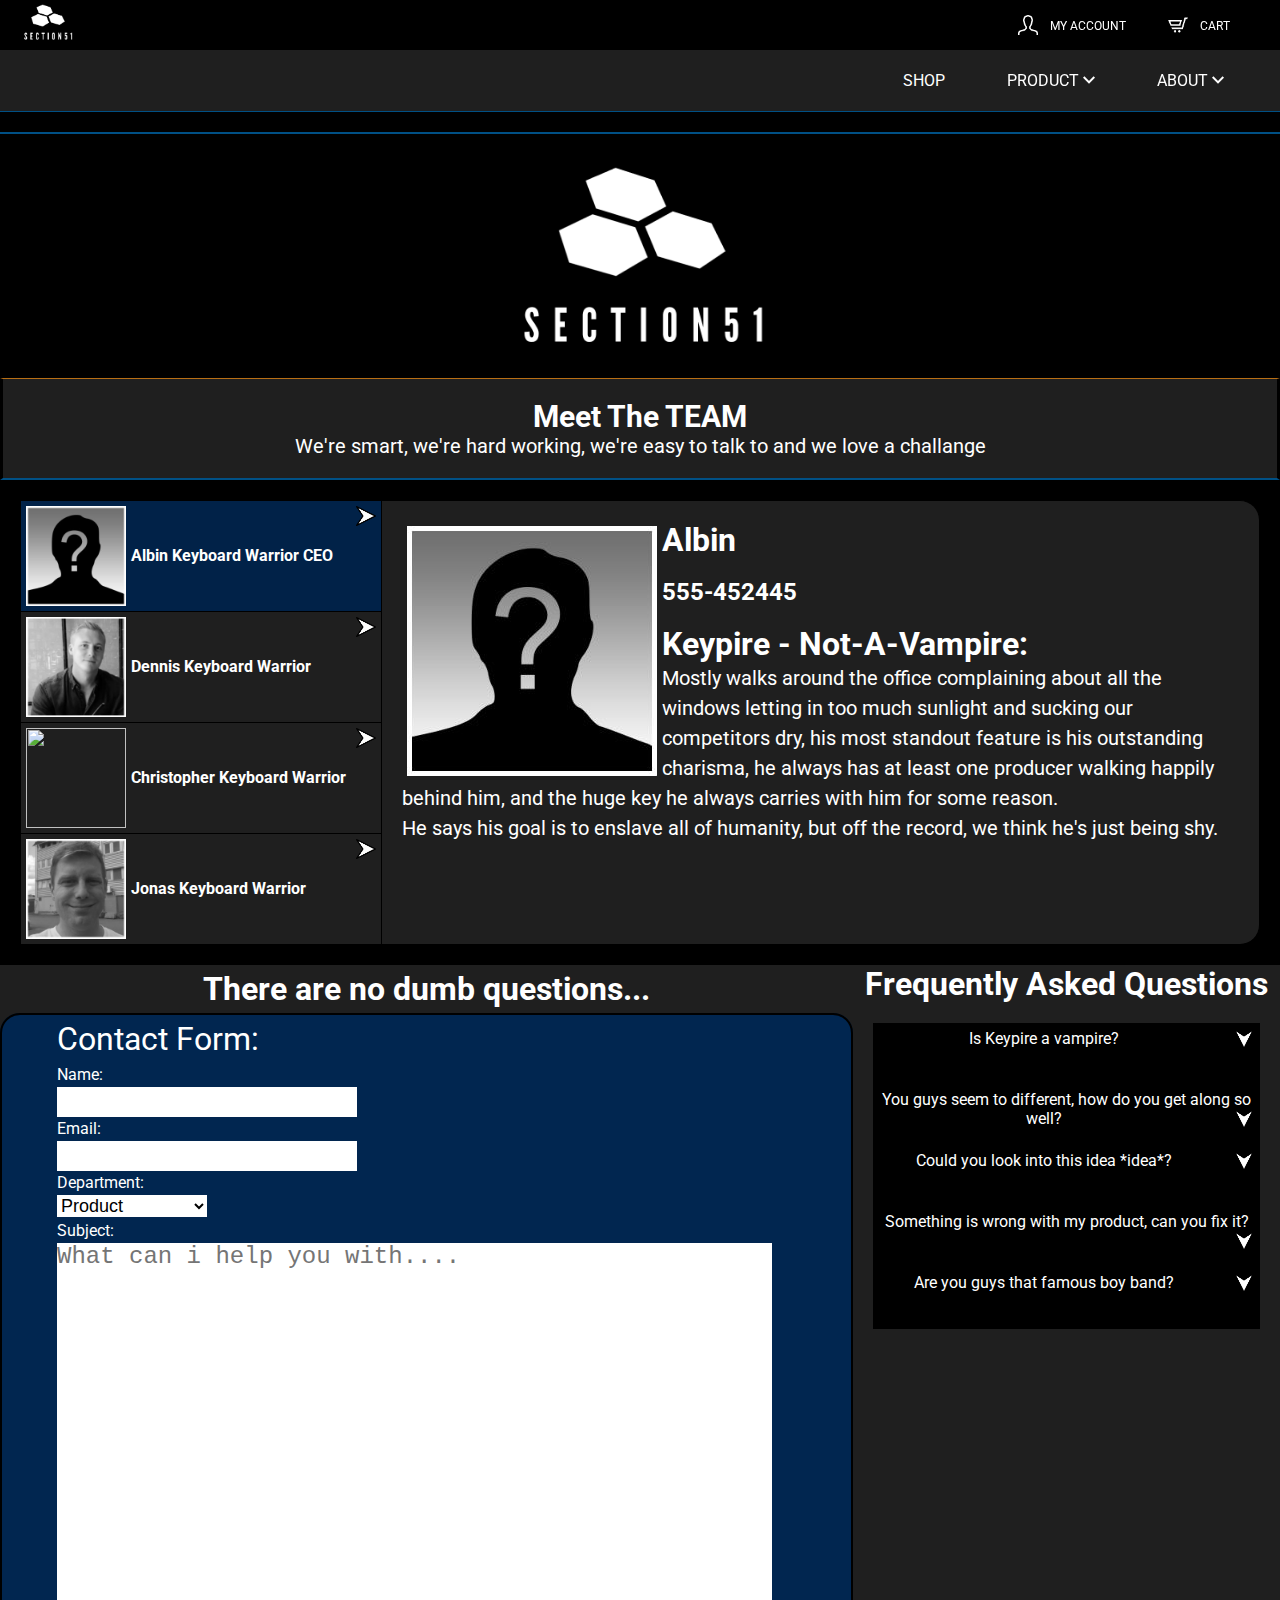
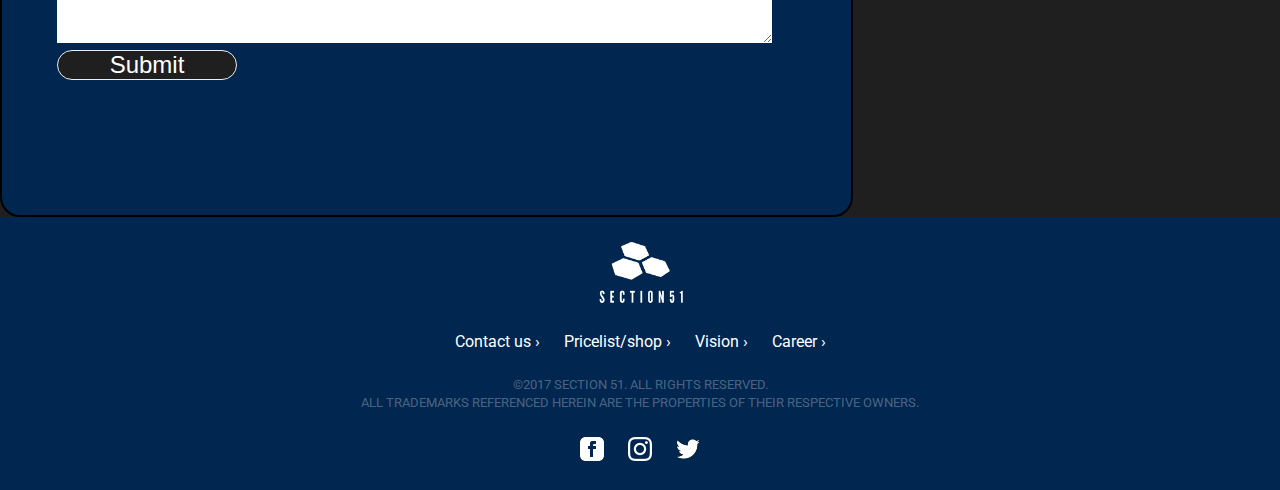
==== about.html @ 9dab4db3 "Merge pull request #17 from Dempaman/jonas" ====
<!DOCTYPE html>
<html>
<head>
	<meta charset="utf-8">
	<meta name="viewport" content="width=device-width">
	<meta name="description" content="">
	<meta name="keywords" content="">
	<meta name="author" content="Team Section">
	<title>SECTION 51 - About US</title>
	<link rel="stylesheet" type="text/css" href="./css/about.css">
	<link rel="stylesheet" type="text/css" href="./css/headstyle.css">
	<link rel="stylesheet" type="text/css" href="./css/footer.css">
	<link rel="stylesheet" href="./css/cstyle.css">
	<link href="https://fonts.googleapis.com/css?family=Roboto" rel="stylesheet">


</head>
<body>
  <!-- Nav and header -->
  <header>
    <div class="head-container">
      <div class="head-wrapper">

        <ul class="left-header">
          <li>
            <a class="home-link" href="#">
              <!--home button -->
              <img  src="img/logowhite.png">
            </a>

          </li>
        </ul>
        <ul class="right-header">
          <li>
            <a class="account-link" href="index.html">
              <!--user button -->
              <img class="headerIcons" src="img/userwhite.png">
              <span class="a-text">My account</span>
            </a>
          </li>
          <li>
            <a class="account-link" href="#">
              <!--shopping cart button -->
              <img class="headerIcons" src="img/cartwhite.png">
              <span class="a-text">cart</span>
            </a>
          </li>
        </ul>
      </div>
    </div>

  </header>

  <nav>
    <div>
      <ul class="navigation">
        <li>shop</li>
        <li>
          <div tabindex="0" class="onclick-menu-product">
            <ul class="onclick-menu-content">
             <a href="iproduct.html"> <li>The<span style="color:#1F1F1F;">_</span>ARK</li></a>
						 <a href="nproduct.html"><li>Diver</li></a>
						 <a href="aproduct.html"><li>Ascend</li></a>
            </ul>
          </div>
        </li>
        <li>
          <div tabindex="0" class="onclick-menu">
            <ul class="onclick-menu-content">
             <a href="about.html#direct-contact"> <li>contact</li></a>
              <a href="company.html"><li>Vision</li></a>
              <a href="about.html"><li>staff</li></a>
            </ul>
          </div>
        </li>
      </ul>
    </div>
  </nav>
  <!-- Nav and header END -->



  <!-- Main -->

		<section class="fullrescontainer">
				<div class="logocontainer">
				<div class="Pimage">
                <img src="img/logowhite.png" alt="Company image">
            </div>
        </div>
			<div class="staff-header">
                <h2>Meet The TEAM</h2>
                <p class="teambox">We're smart, we're hard working, we're easy to talk to and we love a challange</p>
            </div>
			<ul class="tabs">
				<li><input type="radio" name="tabs" id="tab1" checked="checked"><label for="tab1"><img src="img/an.jpg" class="picture"><span class="textposition">Albin Keyboard Warrior CEO</span><img src="img/arrowright.png" class="arrowimg2"><img src="img/arrowdown-filled.png" class="arrowdownmobile"> </label>
					<div class="tab-content">
						<img src="img/an.jpg" class="picture2"><h1>Albin</h1><br><h2>555-452445</h2><br><h1>Keypire - Not-A-Vampire:</h1><p class="mediumfont">
						Mostly walks around the office complaining about all the windows letting in too much sunlight and sucking our competitors dry, his most standout feature is his outstanding charisma, he always has at least one producer walking happily behind him, and the huge key he always carries with him for some reason.<br>
						He says his goal is to enslave all of humanity, but off the record, we think he's just being shy.
						</p>

					</div>
				</li>
				<li><input type="radio" name="tabs" id="tab2"><label for="tab2"><img src="img/Dennis.jpg" class="picture"><span class="textposition">Dennis Keyboard Warrior</span><img src="img/arrowright.png" class="arrowimg2"><img src="img/arrowdown-filled.png" class="arrowdownmobile"></label>
					<div class="tab-content">
						<img src="img/Dennis.jpg" class="picture2"><h1>Dennis</h1><br><h2>555-452445</h2><br><h1>Hsa - Ketchup:</h1><p class="mediumfont">
						A man who always shines like a sun with others around (Much to the display of Keypire), he's very positive and brings the whole team up whenever things are going slow. A conversational genius and always takes care of our presentations, he's the face of the company, and he never goes without his signature backwards-facing cap. Sometimes he does this weird hand-shuffle dance when he thinks nobody is around and says "hey" a lot, he thinks nobody knows. <br>
						His goal is the to be the very best, like noone ever was.
						</p>
					</div>
				</li>
				<li><input type="radio" name="tabs" id="tab3"><label for="tab3"><img src="img/chris.jpg" class="picture"><span class="textposition">Christopher Keyboard Warrior</span><img src="img/arrowright.png" class="arrowimg2"><img src="img/arrowdown-filled.png" class="arrowdownmobile"></label>
					<div class="tab-content">
						<img src="img/chris.jpg" class="picture2"><h1>Christopher</h1><br><h2>555-452445</h2><br><h1>Ku Kulän - Something:</h1><p class="mediumfont">
						Our chief writer who writes all the articles posted on our site as well as our patch notes, he's a casual individual who takes everything in a stride. He swears that he always comes on time, no matter what, but somehow he arrives just a few minutes late every time, even if we walk with him to work an hour early, we have no idea how he does it. He also has never even once won a coin flip, so he's become really good at cleaning and fetching juice. We often question his liking to blue tights and red pens, but it's become a bit of an inside joke at this point.<br>
						His goal is to just have a good time and visit ireland at some point with his teacher.
						</p>

					</div>
				</li>
				<li><input type="radio" name="tabs" id="tab4"><label for="tab4"><img src="img/jonas.jpg" class="picture"><span class="textposition">Jonas Keyboard Warrior</span><img src="img/arrowright.png" class="arrowimg2"><img src="img/arrowdown-filled.png" class="arrowdownmobile"></label>
					<div class="tab-content">
						<img src="img/jonas.jpg" class="picture2"><h1>Jonas</h1><br><h2>555-452445</h2><br><h1>Something - Something:</h1><p class="mediumfont">
						He's our tech-specialist and handles the research going into the actual hardware of our products. He practically eats keyboards for breakfast! No, really, he eats keyboard-key cereal with milk every morning, "It's a good source of iron and contains natural salt" he says. He's a friendly soul who helps out whenever we need some extra information about the keyboards and is the first to come up with new designs.<br>
						His dream is to build a house made completely out of keyboards and to go on a trip to germany with his family.
						</p>

					</div>
				</li>


			</ul>
		</section>


		<section class="fullrescontainer2">
			<div class="contactwrap">
				<h1>There are no dumb questions...</h1>
				<form>
					<fieldset>
						<a name="direct-contact"><legend>Contact Form:</legend></a>
						<label for="name">Name: </label><br><input type="text" id="name" /><br>
						<label for="email">Email: </label><br><input type="text" id="email" /><br>
						<label for="department">Department: </label><br>
						<select>
							<option value="Product">Product</option>
							<option value="Sales">Sales</option>
							<option value="Economy">Economy</option>
							<option value="Technical">Technical</option>
						</select><br>
						<label for="subject">Subject:</label><br><textarea id="subject" name="subject" placeholder="What can i help you with...." style="height:50%; width: 90%; text-align: left;"></textarea><br>
						<input type="submit" value="Submit" id="submit" />
					</fieldset>
				</form>
			</div>

			<div class="faqwrap">
				<h1>Frequently Asked Questions</h1>
				<ul class="faqs">
					<li><input type="checkbox" name="faqs" id="faq1"><label for="faq1">Is Keypire a vampire?<img src="img/faqarrowdown.png" class="arrowimg"> </label>
						<div class="faq-content">
						I don't know why we get this question that much, what makes people think that? Anyway, he's not.
						</p>

					</div>
				</li>
				<li><input type="checkbox" name="faqs" id="faq2"><label for="faq2">You guys seem to different, how do you get along so well? <img src="img/faqarrowdown.png" class="arrowimg"></label>
					<div class="faq-content">
						Pain, sweat and tears. No, I'm just kidding, we just kind of complement eachother. Something one person can't do another can, and we all share interests in keyboards and new tech, so it works out.
						</p>
					</div>
				</li>
				<li>
					<input type="checkbox" name="faqs" id="faq3"><label for="faq3">Could you look into this idea *idea*? <img src="img/faqarrowdown.png" class="arrowimg"></label>
					<div class="faq-content">
						Absolutely, send them our way, we'll look into it and see what we can do with it, no guarantees though.
						</p>
					</div>
				</li>
				<li><input type="checkbox" name="faqs" id="faq4"><label for="faq4">Something is wrong with my product, can you fix it?<img src="img/faqarrowdown.png" class="arrowimg"></label>
					<div class="faq-content">
						Of course! Send a message with your product number and a description of your problem and we'll get back to you as soon as possible
						</p>
					</div>
				</li>
				<li><input type="checkbox" name="faqs" id="faq5"><label for="faq5">Are you guys that famous boy band?<img src="img/faqarrowdown.png" class="arrowimg"></label>
					<div class="faq-content">
						... No, I'm afraid we're not. We'll take it as a compliment though.
						</p>
					</div>
				</li>
			</ul>
			</div>
			</section>
  <!-- Footer start -->
  <footer class="footerBox">
    <div class="logoContainer">
      <a href="#" class="logofoot">
        <img src="img/logowhite.png">
      </a>
    </div>

    <div class="containerfoot">
      <ul class="footerlinks">
        <li><a href="about.html#direct-contact">Contact us</a></li>
        <li><a href="#">Pricelist/shop</a></li>
        <li><a href="company.html">Vision</a></li>
        <li><a href="#">Career</a></li>
      </ul>
    </div>

    <div class="containerfootcopy">
      <div class="footer-copyright">©2017 SECTION 51. ALL RIGHTS RESERVED.
      </div>
    </div>

    <div class="containerfootcopy">
      <div class="footer-trademark">All trademarks referenced herein are the properties of their respective owners.
      </div>
    </div>

    <div class="containerfoot">
      <ul class="footerlinks">
        <li><a href="https://www.facebook.com/razer/" target="_blank"><img src="img\facebook.png" ></a></li>
        <li><a href="https://www.instagram.com/steelseries/" target="_blank"><img src="img\insta.png"></a></li>
        <li><a href="https://twitter.com/Logitech" target="_blank"><img src="img\twitter.png"></a></li>
      </ul>
    </div>
  </footer>

  <!-- Footer start END... -->


</body>
</html>
---- css/about.css ----
/* Contactform */
body {
	font-family: 'Roboto';
}
fieldset {
	border: 2px solid black;
	padding-left: 55px;
	color:#ffffff;
	border-radius: 20px;
	background-color: #012650;
	height: 800px;
}
fieldset legend {
	font-size: 200%;
}
input[type="text"], textarea, select {
	background-color: #ffffff;
}

input {
	height: 30px;
	width: 300px;
	font-size:24px;
}
fieldset ~ input, fieldset ~ textarea {
	border-bottom: 1px dotted #dcdcdc;
	border-top: none;
	border-right: none;
	border-left: none;
	padding: 5px;
	width: 70%;

}
textarea {
	font-size:24px;
}

fieldset input#submit {
	color: #ffffff;
	background-color: #1F1F1F;
	width: 180px;
	color: #fff;
	border: 1px solid #eee;
	border-radius: 20px;
	text-shadow:none;
	
}

fieldset input#submit:hover {
	background: #016ABC;
	color: #fff;
	border: 1px solid #eee;
	border-radius: 20px;
	text-shadow:none;
}

select {
	font-size: large;
	width: 150px;
	font-weight: normal;
	}
/* wrappers */
.contactwrap {
	width:100%;
	float:left;
	fontsize: 20px;
	line-height: 1.5;
	background-color: #1F1F1F;
}
.faqwrap {
	width: 50%;
	min-width: 400px;
	float:left;
	font-size: 16px;
	background-color: #1F1F1F;
}
.faqwrap h1, .contactwrap h1 {
	text-align: center;
	color: #ffffff;
}
.fullrescontainer {
	margin: 0;
	overflow: hidden;
	background-color: black;
}
.fullrescontainer2 {
	margin: 0;	
	overflow: hidden;
	background-color: #ffffff;
	display: flex;
	flex-direction: row;
}
/* Tabs for us */
.tabs {
	list-style-type: none;
	padding: 0;
	margin: 20px;
	position: relative;
}
.tabs:after {
	content: "";
	clear: both;
	display: block;
}
.tabs .tab-content{
	display: none;
	position: absolute;
	padding: 20px;
	border: 1px solid black;
	color: white;
	background-color: rgba(31,31,31,1)
}
.tabs li label:hover {
	background-color: rgba(1,38,80,0.9);
	color: #ffffff;
	transition: .3s ease;
}
.tabs li > input {
	display: none;
}
.tabs li > label {
	display: inline-block;
	border: 1px solid black;
	height: 100px;
	width: 350px;
	padding:5px 5px 5px 5px;
	margin: auto;
	cursor: pointer;
	border-bottom-width: 0;
	color: #ffffff;
	background-color: rgba(31,31,31,1);
}
.tabs li > input:checked + label {
	background-color: rgba(1,38,80,0.9);
}
.tabs li > input:checked ~ .tab-content {
	display: inline-block;
	top:0;
	bottom: 0;
	border-radius: 0px 20px 20px 0px;
	border-left-width: 0;
}
.tabs li:last-child > label {
	border-bottom-width: 1px;
}
.tabs > img {
	height: 100%;
	width: 100%;
}
.picture {
	height: 100px;
	width: 100px;
	float:left;
}
.picture2 {
	height: 250px;
	width: 250px;
	float:left;
	margin: 5px;
}

.textposition {
	line-height: 100px;
	font-weight: bold;
	margin-left: 5px;
}
.mediumfont {
	font-size:20px;
	line-height: 1.5;
}
/* FAQ tabs vertical */
.faqs {
	list-style-type: none;
	padding: 0;
	margin: 20px;
	position: relative;
	text-align: center;
	vertical-align: middle;
}
.faqs:after {
	content: "";
	clear: both;
	display: block;
	height: 300px;
}
.faqs .faq-content{
	display: none;
	color: white;
	padding: 20px;
	border: 1px solid black;
	background-color: rgba(1,38,80,0.8)
}
.faqs li > input {
	display: none;
}
.faqs li > label {
	display: block;
	border: 1px solid black;
	color: #ffffff;
	height: 50px;
	padding:5px 5px 5px 5px;
	margin: auto;
	cursor: pointer;
	border-bottom-width: 0;
	background-color: rgba(0, 0, 0, 1);
}

.faqs li label:hover {
	background-color: rgba(1,38,80,0.9);
	color: #ffffff;
	transition: .3s ease;
}
.faqs li:last-child > label {
	border-bottom-width: 1px;
}
.faqs li > input:checked + label {
	background-color: rgba(0, 0, 0,1);
	color: #ffffff;
}
.faqs li > input:checked ~ .faq-content {
	display: block;
}
.staff-header{
	display: block;
	color: white;
	margin-top:20px;
	margin-bottom: 20px;
	padding: 20px;
	border: solid black;
	border-top-width: 30px;
	border-bottom-width: 30px;
	background-color: rgba(31,31,31,1);
	font-size: 20px;
	text-align: center;
	border-bottom: solid 2px #005085;
	border-top: 1.5px solid #B86F15;
}
.arrowimg{
	display: inline-block;
	vertical-align: middle;
	margin-left: 25px;
	height: 20px;
	width: 20px;
	float:right;
}
.arrowimg2{
	bottom: :0;
	right: 0;
	float:right;
	height: 20px;
	width: 20px;
}
.arrowdownmobile {
	display: none;
}
.logocontainer{
	border-top: solid 2px #005085;
 	margin-bottom: 20px;
  	text-align: center;
  	margin-top: 20px;
 }
@media all and (max-width: 1200px) {
.tabs{
	min-height: 880px;
	bottom:auto;
}
@media all and (max-width: 800px) {
.fullrescontainer2 {
	float:none;
	width: 100%;
	display: flex;
	flex-direction: column;	
  }
 .fullrescontainer2 div:last-child {
 	order:1;
 }
 .arrowimg2{
	display: none;
}
 .arrowdownmobile {
 	display: inline-block;
 	margin-left: 30px;
	height: 20px;
	width: 20px;
}
 .faqwrap {
 	width: 100%;
 	min-width: 0;
}
 .faqs:after{
 	height: 100px;
 }
 .contactwrap{
 	margin-top:0;
 }
.fullrescontainer {
	margin: 0;
	overflow: hidden;
	background-color: black;
}
.tabs {
	margin:0;
	position: static;
	text-align: center;
	vertical-align: middle;
	width: 100%;
	padding-bottom: 20px;
}
.tabs:after {
	content: "";
	clear: both;
	display: block;
	
}
.tabs .tab-content{
	position: static;
}

.tabs li > label {
	display: block;
	width: 100%;
	height: 50px;
}
.tabs li > input:checked + label {
	color: #ffffff;
}
.tabs li > input:checked ~ .tab-content {
	display: block;
	border-radius: 0px;
	text-align: center;
}
.picture {
	display: none;
}
.picture2 {
	height: 250px;
	width: 250px;
	margin: 5px;
	float:none;
}

.textposition {
	line-height: 50px;
	font-size: 20px;
	font-weight: bold;
}
.mediumfont {
	font:20px/1.5;
	text-align: left;
}
.arrowimg{
	display: inline-block;
	vertical-align: middle;
	margin-left: 25px;
	height: 20px;
	width: 20px;
}
---- css/headstyle.css ----
* {
    margin: 0;
    padding: 0;
    border: 0;
    -webkit-transition: all 0.3s ease-out;
    transition-delay: initial;
  }

  .right-header a:visited {
    color: #FFFFFF;
  }

  .right-header a:link {
    text-decoration: none;
    color: #FFFFFF;
  }

  /* Headerstyle.. */

  header {
    height: 50px;
    position: relative;
    background-color: #000000;
    color: #FFFFFF;
  }

  .head-container {
    height: 100%;
    padding-left: 0px;
    padding-right: 30px;
    /*  max-width: 1280px; */
    display: block;
  }

  .head-wrapper {
    position: relative;
    height: 100%;
    display: block;
  }

  .left-header {
    position: absolute;
    list-style: none;
    left: 0;
    height: 100%;
  }

  .right-header {
    position: absolute;
    font-family: 'Roboto';
    text-transform: uppercase;
    font-size: 10px;
    list-style: none;
    right: 0;
    height: 100%;
  }

  .right-header li {
    display: inline-block;
    position: relative;
    height: 100%;
    list-style: none;
    line-height: 20px;
  }

  .account-link {
    padding: 15px 20px;
    line-height: 25px;
    display: inline-block;
  }

  .home-link {
    padding: 2px 20px;
    display: inline-block;
  }

  .a-text {
    font-size: 120%;
    padding-left: 10px;
    display: inline-block;
    text-decoration: none;
    bottom: 5px;
  }

  .headerIcons, .a-text {
    position: relative;
    opacity: 1;
    transition: .3s ease;
    backface-visibility: hidden;
  }

  header li:hover .headerIcons, header li:hover .a-text {
    opacity: 0.3;
  }

  .account-link img {
    height: 20px;
    position: relative;
  }

  .home-link img {
    height: 40px;
    position: relative;

  }

  /* Headerstyle and stuff END...*/

  /* navigation style and flex box */

  .navigation {
    /*  border-top: 1px solid #005085; */
    border-bottom: 1px solid #005085;
    list-style-type: none;
    padding: 5px 25px;
    margin: 0;
    background: #1F1F1F;
    display: -webkit-box;
    display: -moz-box;
    display: -ms-flexbox;
    display: -webkit-flex;
    display: flex;
    -webkit-flex-flow: row wrap;
    justify-content: flex-end;
    text-transform: uppercase;
  }

  .navigation li {
    position: relative;
    display: block;
    padding: 1em;
    margin-right: 15px;
    margin-left: 15px;
    color: #FFFFFF;
    font-family: 'Roboto';
  }

  .navigation li:hover {
    /*background: #6F6F6F;*/
    cursor: pointer;
  }


  @media all and (max-width: 800px) {
    .navigation {
      justify-content: space-around;
    }
  }

  @media all and (max-width: 600px) {
    .navigation {
      -webkit-flex-flow: column wrap;
      flex-flow: column wrap;
      padding: 0;
    }
    .navigation li {
      text-align: center;
      padding: 10px;
      border-top: 1px solid rgba(255, 255, 255, 0.3);
      border-bottom: 1px solid rgba(0, 0, 0, 0.1);
    }
    .navigation:last-of-type li {
      border-bottom: none;
    }
    .a-text {
      display: none;
    }
  }

  @media screen
  and (device-width: 360px)
  and (device-height: 640px)
  and (-webkit-device-pixel-ratio: 3)
  and (orientation: portrait) {
    .navigation {
      -webkit-flex-flow: column wrap;
      flex-flow: column wrap;
      padding: 0;
    }
    .navigation li {
      text-align: center;
      padding: 10px;
      border-top: 1px solid rgba(255, 255, 255, 0.3);
      border-bottom: 1px solid rgba(0, 0, 0, 0.1);
    }
    .navigation:last-of-type li {
      border-bottom: none;
    }
    .a-text {
      display: none;
    }

}

  /* navigation style and flex box END */

  /* Text hover underline effect */

  .navigation li:after {
    content: '';
    position: absolute;
    left: 0;
    display: inline-block;
    height: 1em;
    width: 100%;
    border-bottom: 1px solid #B86F15;
    margin-top: 10px;
    opacity: 0;
    -webkit-transition: opacity 0.35s, -webkit-transform 0.35s;
    transition: opacity 0.35s, transform 0.35s;
    -webkit-transform: scale(0, 1);
    transform: scale(0, 1);
  }

  .navigation li:hover:after {
    opacity: 1;
    -webkit-transform: scale(1);
    transform: scale(1);
  }

  /* Text hover underline effect END... */

  /* Click-dropdown menu är hämtad från https://koen.kivits.com/articles/pure-css-menu/#cons
*
*/

  .onclick-menu, .onclick-menu-product {
    position: relative;
    display: inline-block;
  }

  .onclick-menu:before {
    content: "about " url("../img/arrowdown.png");
  }

  .onclick-menu-product:before {
    content: "Product " url("../img/arrowdown.png");
  }

  .onclick-menu:focus, .onclick-menu-product:focus {

    /* clicking on label should toggle the menu */
    pointer-events: none;
    outline: none;

  }

  .onclick-menu:focus .onclick-menu-content, .onclick-menu-product:focus .onclick-menu-content {

    /*  opacity is 1 in opened state (see below) */
    opacity: 1;
    visibility: visible;
    /* don't let pointer-events affect descendant elements */
    pointer-events: auto;
  }

  .onclick-menu-content {
    position: absolute;
    z-index: 1;
    background: #1F1F1F;
    box-shadow: 10px 10px 5px rgba(0, 0, 0, 0.8);
    right: 0px;
    margin-top: 5px;
    border-radius: 2px;
    /* use opacity to fake immediate toggle */
    opacity: 0;
    visibility: hidden;
    transition: visibility 0.5s;
    white-space: normal;
  }
---- css/footer.css ----
.footerlinks a:visited, a:link {
  text-decoration: none;
  color: #FFFFFF;
}

/* hover effekt över länkar */

.footerlinks>li>a:hover {
  opacity: 0.5;
  transition: .3s ease;
  backface-visibility: hidden;
}

.footerlinks>li>a:hover {
  opacity: 0.3;
}

/* hover effekt över länkar END... */

.footerBox {
  position: relative;
  display: block;
  background-color: #012650;
  margin: 0 auto;
  /*#161618;*/
}

.containerfoot {
  padding: 25px 0 25px;
  position: relative;
  margin-left: auto;
  margin-right: auto;
  max-width: 39em;
  text-align: center;
  display: flex;
  justify-content: center;
}

.footerBox .containerfoot:nth-child(2)>ul>li>a::after {
  content: "  \203A";
}

footer>div>ul>li>a {
  font-family: 'Roboto';
}

.footerlinks>li {
  display: inline-block;
  padding-left: 10px;
  padding-right: 10px;
}

.footer-copyright {
  font-size: 13px;
  font-family: 'Roboto';
  line-height: 1.4;
  color: rgba(255, 255, 255, 0.3);
  text-transform: uppercase;
  display: block;
}

.footer-trademark {
  font-size: 13px;
  font-family: 'Roboto';
  line-height: 1.4;
  color: rgba(255, 255, 255, 0.3);
  text-transform: uppercase;
  display: block;
}

.containerfootcopy {
  position: relative;
  margin-left: auto;
  margin-right: auto;
  max-width: 39em;
  text-align: center;
}


.logoContainer {
  padding-top: 20px;
  position: relative;
  margin-left: auto;
  margin-right: auto;
  max-width: 39em;
  text-align: center;
  display: flex;
  justify-content: center;
}

.logoContainer img {
  height: 70px;
  display: block;
}
---- css/cstyle.css ----
body {
  background-color: #000000;
}

.imgleft {
  float: left;
  margin-top: 40px;
  max-width: 100%;
  height: auto;
  display: block;
}

.Pmain {
  display: flex;
  background-color: #000000;
  /* background-color: RGB(250,240,250); */
  flex-direction: column;
  color: #FFFFFF;
  margin-top: 20px;
  font-family: 'Roboto';
}
.containerMain {
  position: relative;
  max-width: 1280px;
  min-height: 200px;
  width: 91%;
  margin: 0 auto;
  padding: 0;
}
.innerContainer {
    padding: 0 5%;
    margin: 0;
    position: relative;
}

.Pmain>* {
  /*  background-color: white; */
  background-color: #000000;
}

.Productdisplay {
  display: flex;
  flex-direction: column;
  border-top: solid 2px #005085;
  border-bottom: solid 2px #005085;
}

.Pinfo {
  margin-top: 40px;
  margin-bottom: 40px;
}

.Pinfo>h2 {
  font-size: 35px;
  font-weight: bold;
  text-transform: uppercase;
  letter-spacing: 2px;
  border-bottom: 1.5px solid #B86F15;
}

.Tbox {
  display: block;
  position: relative;
  top: 20px;
  text-align: left;
}

.Pimage {
    margin: 0 auto;
    padding-top: 20px;
}


.Pimage>img {
  align-self: center;
  height: 200px;
}

.PPPM {
  display: flex;
  flex-direction: column;
  border-bottom: solid 2px #005085;
  border-top: solid 2px #005085;
  padding-top: 40px;
  padding-bottom: 40px;
    margin-bottom: 100px;
}

.ReviewM {
    display: flex;
    flex-wrap: wrap;
    width: 100%;
    border-bottom: solid 1px gray;
    border-top: solid 1px gray;
}
.Ritem {
    display:flex;
    flex-direction: column;
    flex: 0 0 23%;
    padding: 1%;
    min-width: 30px;
}

.Rimage > img {
    max-width: 150px;
    width: 100%;
    margin: auto;
    display: block;
}

.Rcontent {
    text-align: center;
}

.SpecM {
    padding: 20px;
    border-bottom: solid 1px gray;
    border-top: solid 1px gray;
    text-align: center;
}

.SpecM > h4 {
    padding-bottom: 10px;
    text-align: center;
    border-top: black solid 1px;
}

.Tlist {
    align-items: center;
    list-style: none;
}
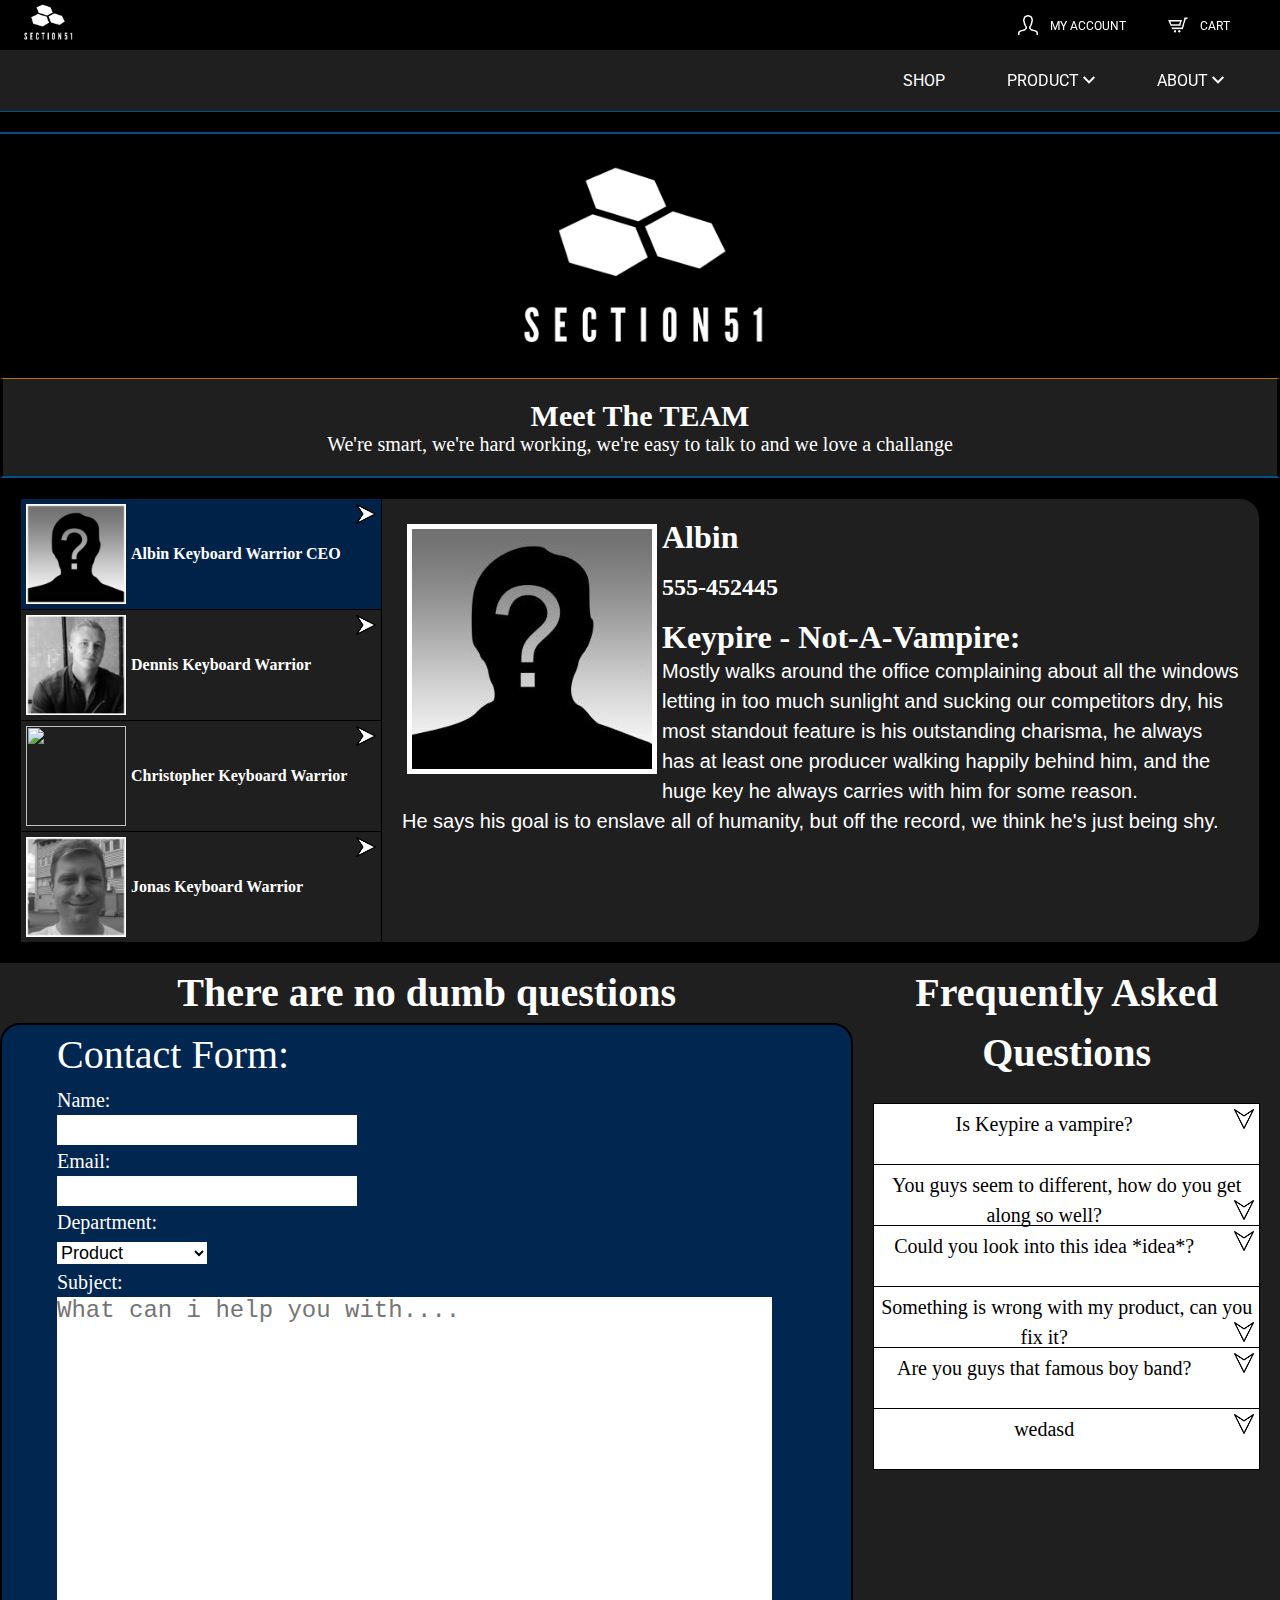
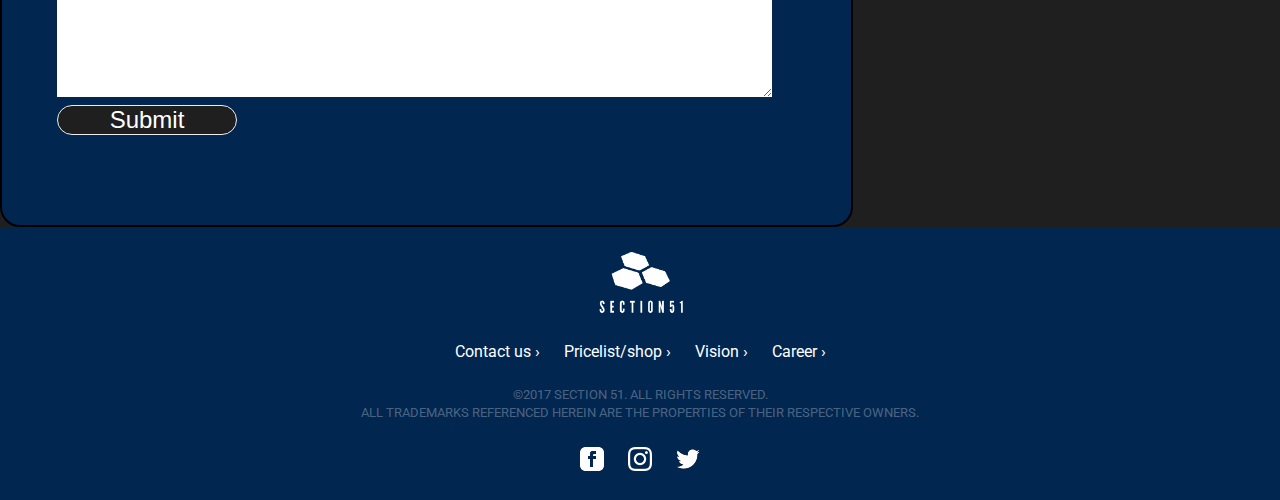
==== commit 2b3341ec: "added css in istyle" ====
--- a/about.html
+++ b/about.html
@@ -136,7 +136,7 @@
 
 		<section class="fullrescontainer2">
 			<div class="contactwrap">
-				<h1>There are no dumb questions...</h1>
+				<h1>There are no dumb questions</h1>
 				<form>
 					<fieldset>
 						<a name="direct-contact"><legend>Contact Form:</legend></a>
@@ -190,6 +190,14 @@
 						</p>
 					</div>
 				</li>
+				<li><input type="checkbox" name="faqs" id="faq6"><label for="faq6">wedasd<img src="img/faqarrowdown.png" class="arrowimg"></label>
+					<div class="faq-content">
+						A man who always shines like a sun with others around (Much to the display of Keypire), he's very positive and brings the whole team up whenever things are going slow. A conversational genius and always takes care of our presentations, he's the face of the company, and he never goes without his signature backwards-facing cap. Sometimes he does this weird hand-shuffle dance when he thinks nobody is around and says "hey" a lot, he thinks nobody knows. <br>
+						His goal is the to be the very best, like noone ever was.
+						</p>
+					</div>
+				</li>
+
 			</ul>
 			</div>
 			</section>
@@ -222,9 +230,9 @@
 
     <div class="containerfoot">
       <ul class="footerlinks">
-        <li><a href="https://www.facebook.com/razer/" target="_blank"><img src="img\facebook.png" ></a></li>
-        <li><a href="https://www.instagram.com/steelseries/" target="_blank"><img src="img\insta.png"></a></li>
-        <li><a href="https://twitter.com/Logitech" target="_blank"><img src="img\twitter.png"></a></li>
+        <li><a href="#"><img src="img\facebook.png" ></a></li>
+        <li><a href="#"><img src="img\insta.png"></a></li>
+        <li><a href="#"><img src="img\twitter.png"></a></li>
       </ul>
     </div>
   </footer>
--- a/css/about.css
+++ b/css/about.css
@@ -1,7 +1,5 @@
 /* Contactform */
-body {
-	font-family: 'Roboto';
-}
+
 fieldset {
 	border: 2px solid black;
 	padding-left: 55px;
@@ -63,15 +61,14 @@
 .contactwrap {
 	width:100%;
 	float:left;
-	fontsize: 20px;
-	line-height: 1.5;
+	font: 20px/1.5 Arial Helvetica, Sans-sarif;
 	background-color: #1F1F1F;
 }
 .faqwrap {
 	width: 50%;
 	min-width: 400px;
 	float:left;
-	font-size: 16px;
+	font: 20px/1.5 Arial Helvetica, Sans-sarif;
 	background-color: #1F1F1F;
 }
 .faqwrap h1, .contactwrap h1 {
@@ -165,8 +162,7 @@
 	margin-left: 5px;
 }
 .mediumfont {
-	font-size:20px;
-	line-height: 1.5;
+	font:20px/1.5 Arial, Helvetica, Sans-sarif;
 }
 /* FAQ tabs vertical */
 .faqs {
@@ -196,13 +192,12 @@
 .faqs li > label {
 	display: block;
 	border: 1px solid black;
-	color: #ffffff;
 	height: 50px;
 	padding:5px 5px 5px 5px;
 	margin: auto;
 	cursor: pointer;
 	border-bottom-width: 0;
-	background-color: rgba(0, 0, 0, 1);
+	background-color: rgba(255, 255, 255, 1);
 }
 
 .faqs li label:hover {
@@ -214,8 +209,8 @@
 	border-bottom-width: 1px;
 }
 .faqs li > input:checked + label {
-	background-color: rgba(0, 0, 0,1);
-	color: #ffffff;
+	background-color: rgba(255, 255, 255, 1);
+	color: black;
 }
 .faqs li > input:checked ~ .faq-content {
 	display: block;
@@ -345,7 +340,7 @@
 	font-weight: bold;
 }
 .mediumfont {
-	font:20px/1.5;
+	font:20px/1.5 Arial, Helvetica, Sans-sarif;
 	text-align: left;
 }
 .arrowimg{
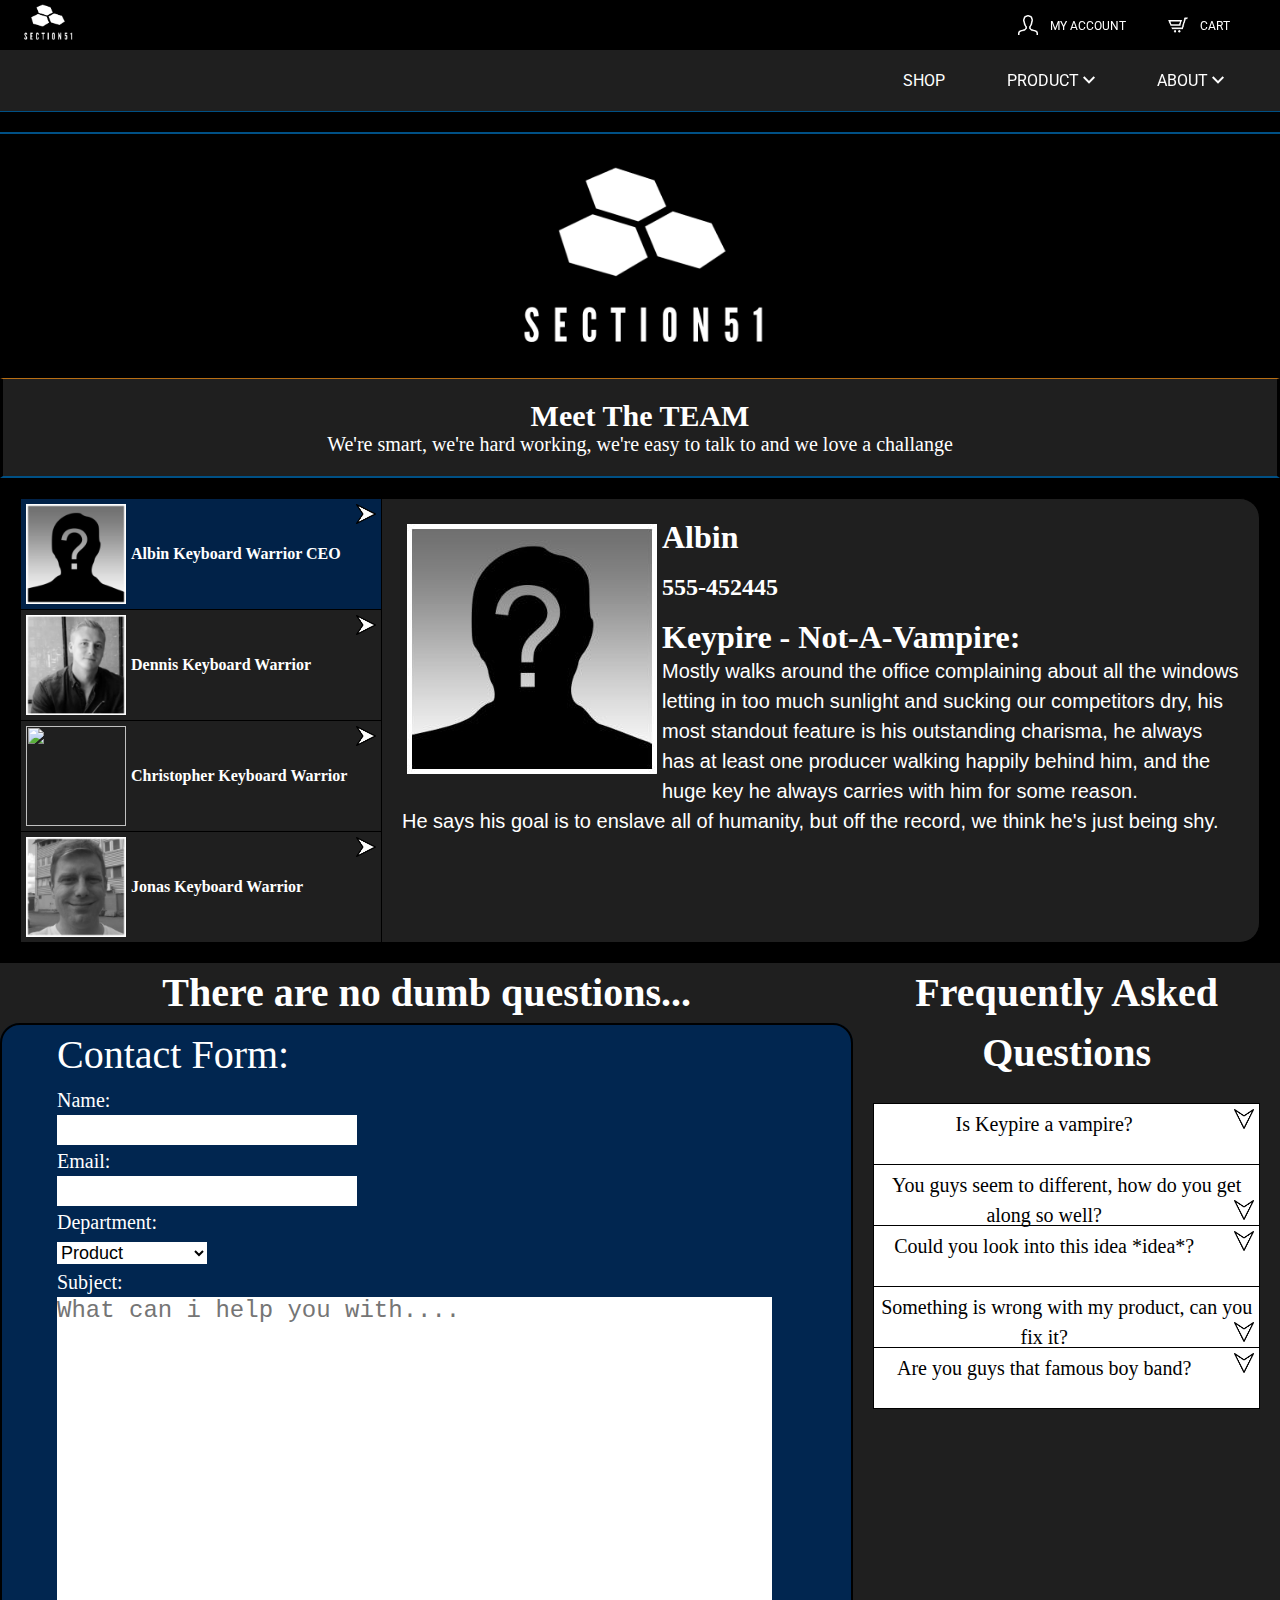
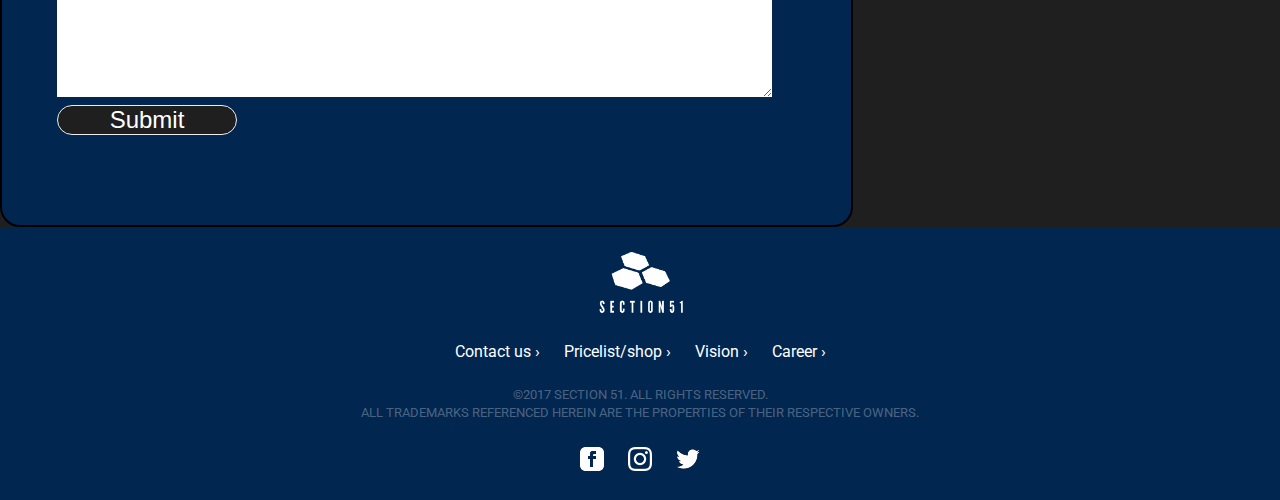
==== commit 2306195f: "Update about.html" ====
--- a/about.html
+++ b/about.html
@@ -23,7 +23,7 @@
 
         <ul class="left-header">
           <li>
-            <a class="home-link" href="#">
+            <a class="home-link" href="index.html">
               <!--home button -->
               <img  src="img/logowhite.png">
             </a>
@@ -136,7 +136,7 @@
 
 		<section class="fullrescontainer2">
 			<div class="contactwrap">
-				<h1>There are no dumb questions</h1>
+				<h1>There are no dumb questions...</h1>
 				<form>
 					<fieldset>
 						<a name="direct-contact"><legend>Contact Form:</legend></a>
@@ -190,14 +190,6 @@
 						</p>
 					</div>
 				</li>
-				<li><input type="checkbox" name="faqs" id="faq6"><label for="faq6">wedasd<img src="img/faqarrowdown.png" class="arrowimg"></label>
-					<div class="faq-content">
-						A man who always shines like a sun with others around (Much to the display of Keypire), he's very positive and brings the whole team up whenever things are going slow. A conversational genius and always takes care of our presentations, he's the face of the company, and he never goes without his signature backwards-facing cap. Sometimes he does this weird hand-shuffle dance when he thinks nobody is around and says "hey" a lot, he thinks nobody knows. <br>
-						His goal is the to be the very best, like noone ever was.
-						</p>
-					</div>
-				</li>
-
 			</ul>
 			</div>
 			</section>
@@ -230,9 +222,9 @@
 
     <div class="containerfoot">
       <ul class="footerlinks">
-        <li><a href="#"><img src="img\facebook.png" ></a></li>
-        <li><a href="#"><img src="img\insta.png"></a></li>
-        <li><a href="#"><img src="img\twitter.png"></a></li>
+        <li><a href="https://www.facebook.com/razer/" target="_blank"><img src="img\facebook.png" ></a></li>
+        <li><a href="https://www.instagram.com/steelseries/" target="_blank"><img src="img\insta.png"></a></li>
+        <li><a href="https://twitter.com/Logitech" target="_blank"><img src="img\twitter.png"></a></li>
       </ul>
     </div>
   </footer>
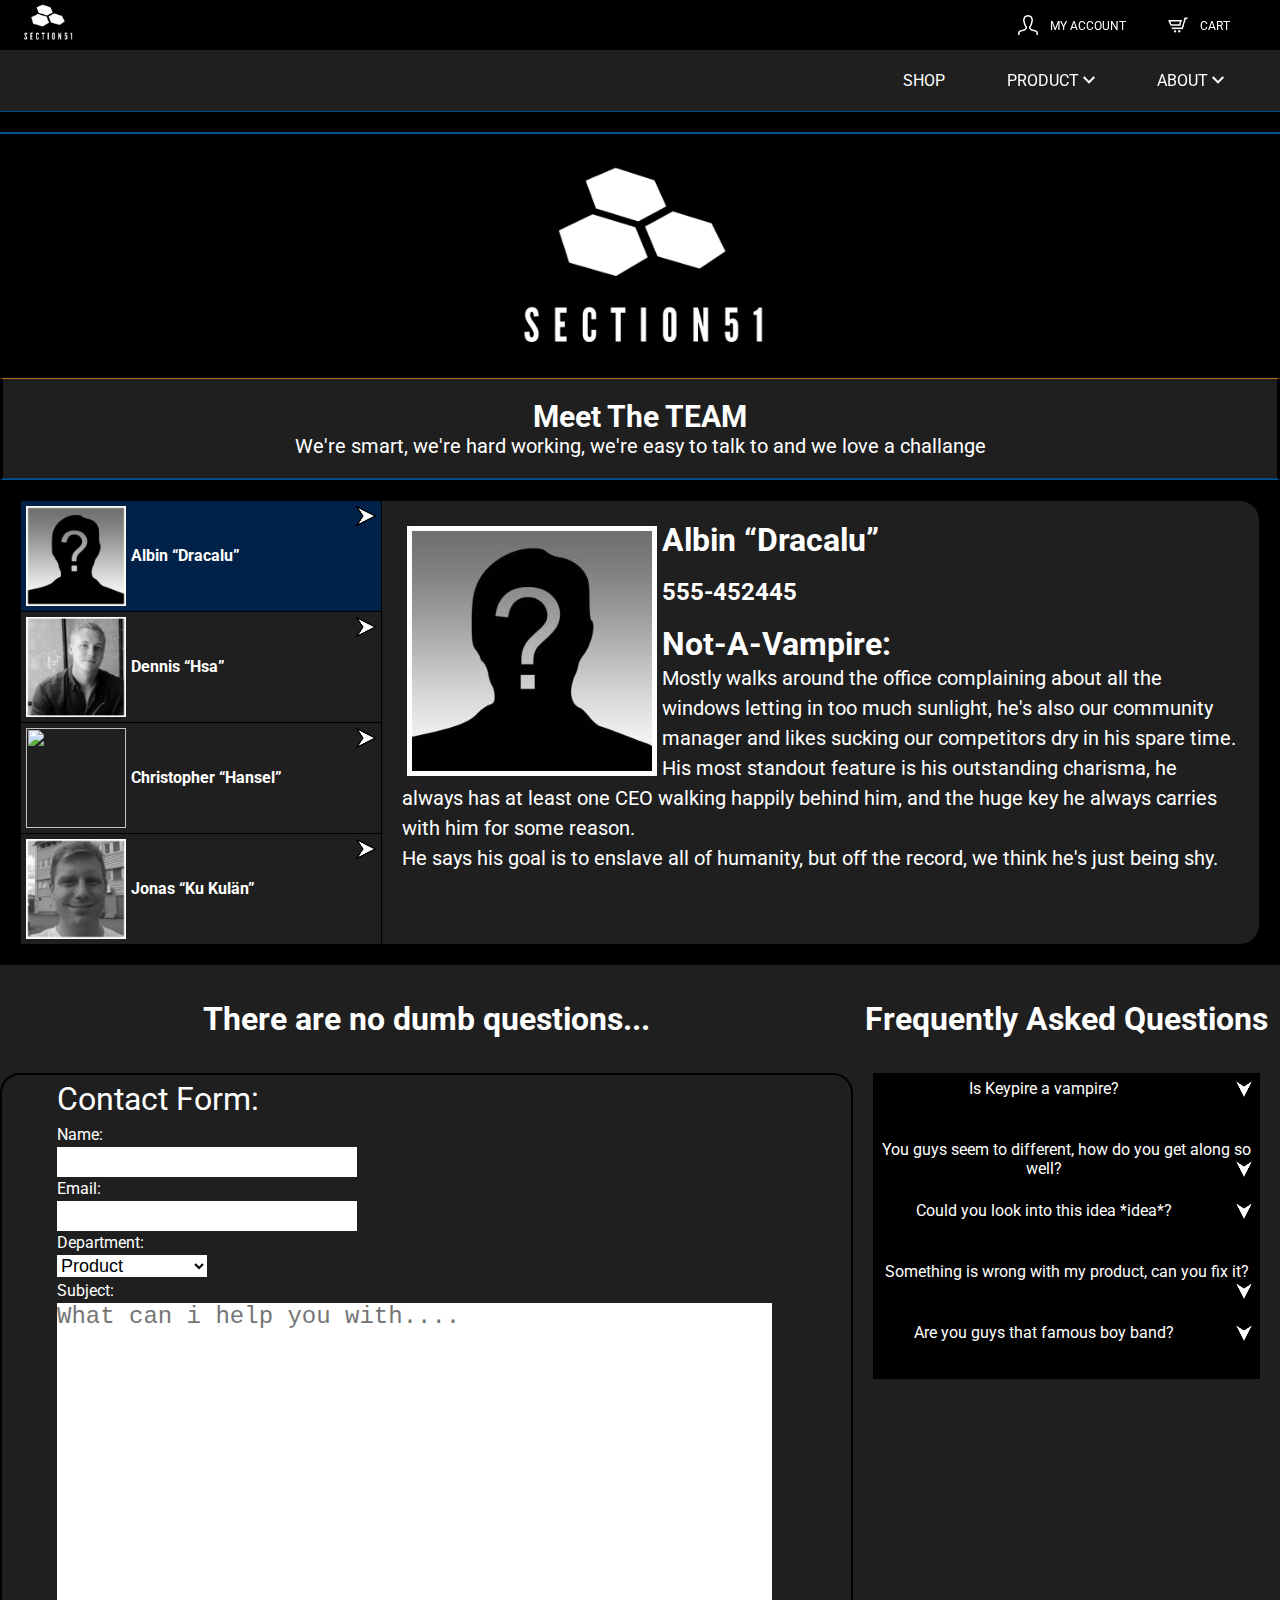
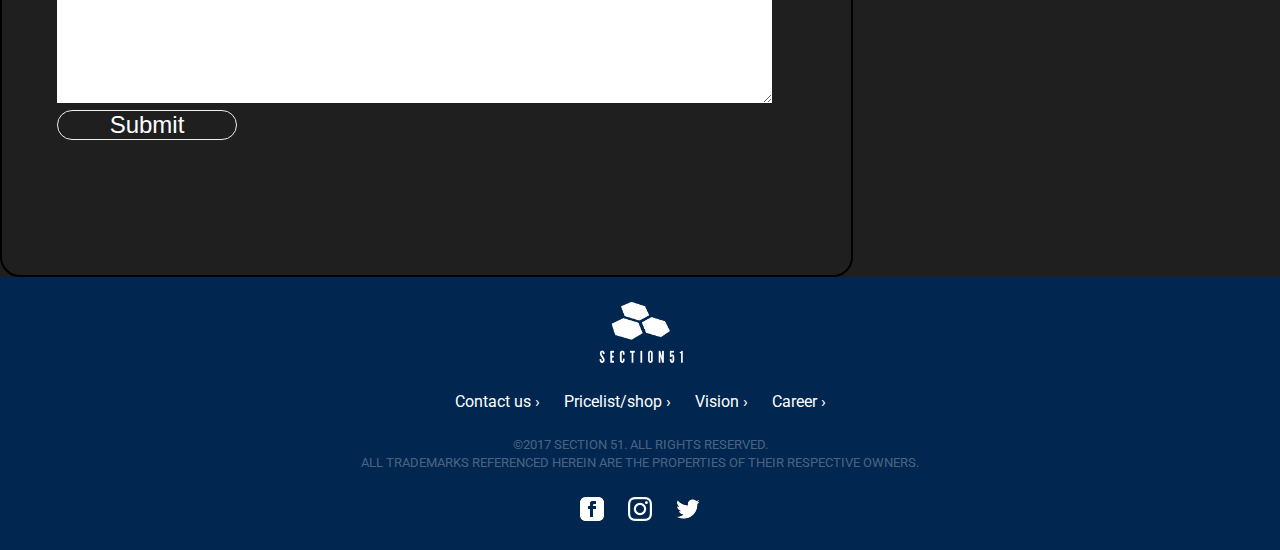
==== commit d0f8d376: "reuploaded" ====
--- a/about.html
+++ b/about.html
@@ -16,14 +16,13 @@
 
 </head>
 <body>
-  <!-- Nav and header -->
   <header>
     <div class="head-container">
       <div class="head-wrapper">
 
         <ul class="left-header">
           <li>
-            <a class="home-link" href="index.html">
+            <a class="home-link" href="#">
               <!--home button -->
               <img  src="img/logowhite.png">
             </a>
@@ -59,8 +58,7 @@
           <div tabindex="0" class="onclick-menu-product">
             <ul class="onclick-menu-content">
              <a href="iproduct.html"> <li>The<span style="color:#1F1F1F;">_</span>ARK</li></a>
-						 <a href="nproduct.html"><li>Diver</li></a>
-						 <a href="aproduct.html"><li>Ascend</li></a>
+              <a href="nproduct.html"><li>ASCEND</li></a>
             </ul>
           </div>
         </li>
@@ -79,7 +77,6 @@
   <!-- Nav and header END -->
 
 
-
   <!-- Main -->
 
 		<section class="fullrescontainer">
@@ -93,37 +90,37 @@
                 <p class="teambox">We're smart, we're hard working, we're easy to talk to and we love a challange</p>
             </div>
 			<ul class="tabs">
-				<li><input type="radio" name="tabs" id="tab1" checked="checked"><label for="tab1"><img src="img/an.jpg" class="picture"><span class="textposition">Albin Keyboard Warrior CEO</span><img src="img/arrowright.png" class="arrowimg2"><img src="img/arrowdown-filled.png" class="arrowdownmobile"> </label>
-					<div class="tab-content">
-						<img src="img/an.jpg" class="picture2"><h1>Albin</h1><br><h2>555-452445</h2><br><h1>Keypire - Not-A-Vampire:</h1><p class="mediumfont">
-						Mostly walks around the office complaining about all the windows letting in too much sunlight and sucking our competitors dry, his most standout feature is his outstanding charisma, he always has at least one producer walking happily behind him, and the huge key he always carries with him for some reason.<br>
+				<li><input type="radio" name="tabs" id="tab1" checked="checked"><label for="tab1"><img src="img/an.jpg" class="picture"><span class="textposition">Albin <q>Dracalu</q></span><img src="img/arrowright.png" class="arrowimg2"><img src="img/arrowdown-filled.png" class="arrowdownmobile"> </label>
+					<div class="tab-content">
+						<img src="img/an.jpg" class="picture2"><h1>Albin <q>Dracalu</q></h1><br><h2>555-452445</h2><br><h1>Not-A-Vampire:</h1><p class="mediumfont">
+						Mostly walks around the office complaining about all the windows letting in too much sunlight, he's also our community manager and likes sucking our competitors dry in his spare time. His most standout feature is his outstanding charisma, he always has at least one CEO walking happily behind him, and the huge key he always carries with him for some reason.<br>
 						He says his goal is to enslave all of humanity, but off the record, we think he's just being shy.
 						</p>
 
 					</div>
 				</li>
-				<li><input type="radio" name="tabs" id="tab2"><label for="tab2"><img src="img/Dennis.jpg" class="picture"><span class="textposition">Dennis Keyboard Warrior</span><img src="img/arrowright.png" class="arrowimg2"><img src="img/arrowdown-filled.png" class="arrowdownmobile"></label>
-					<div class="tab-content">
-						<img src="img/Dennis.jpg" class="picture2"><h1>Dennis</h1><br><h2>555-452445</h2><br><h1>Hsa - Ketchup:</h1><p class="mediumfont">
-						A man who always shines like a sun with others around (Much to the display of Keypire), he's very positive and brings the whole team up whenever things are going slow. A conversational genius and always takes care of our presentations, he's the face of the company, and he never goes without his signature backwards-facing cap. Sometimes he does this weird hand-shuffle dance when he thinks nobody is around and says "hey" a lot, he thinks nobody knows. <br>
-						His goal is the to be the very best, like noone ever was.
-						</p>
-					</div>
-				</li>
-				<li><input type="radio" name="tabs" id="tab3"><label for="tab3"><img src="img/chris.jpg" class="picture"><span class="textposition">Christopher Keyboard Warrior</span><img src="img/arrowright.png" class="arrowimg2"><img src="img/arrowdown-filled.png" class="arrowdownmobile"></label>
-					<div class="tab-content">
-						<img src="img/chris.jpg" class="picture2"><h1>Christopher</h1><br><h2>555-452445</h2><br><h1>Ku Kulän - Something:</h1><p class="mediumfont">
-						Our chief writer who writes all the articles posted on our site as well as our patch notes, he's a casual individual who takes everything in a stride. He swears that he always comes on time, no matter what, but somehow he arrives just a few minutes late every time, even if we walk with him to work an hour early, we have no idea how he does it. He also has never even once won a coin flip, so he's become really good at cleaning and fetching juice. We often question his liking to blue tights and red pens, but it's become a bit of an inside joke at this point.<br>
-						His goal is to just have a good time and visit ireland at some point with his teacher.
-						</p>
-
-					</div>
-				</li>
-				<li><input type="radio" name="tabs" id="tab4"><label for="tab4"><img src="img/jonas.jpg" class="picture"><span class="textposition">Jonas Keyboard Warrior</span><img src="img/arrowright.png" class="arrowimg2"><img src="img/arrowdown-filled.png" class="arrowdownmobile"></label>
-					<div class="tab-content">
-						<img src="img/jonas.jpg" class="picture2"><h1>Jonas</h1><br><h2>555-452445</h2><br><h1>Something - Something:</h1><p class="mediumfont">
+				<li><input type="radio" name="tabs" id="tab2"><label for="tab2"><img src="img/Dennis.jpg" class="picture"><span class="textposition">Dennis <q>Hsa</q></span><img src="img/arrowright.png" class="arrowimg2"><img src="img/arrowdown-filled.png" class="arrowdownmobile"></label>
+					<div class="tab-content">
+						<img src="img/Dennis.jpg" class="picture2"><h1>Dennis <q>Hsa</q></h1><br><h2>555-452445</h2><br><h1>Ketchup:</h1><p class="mediumfont">
+						A man who always shines like a sun when others are around (Much to the dismay of Dracalu), he's very positive and brings the whole team up whenever things are going slow. A conversational genius and always takes care of our presentations, he's the face of the company with his signature backwards-facing cap. Sometimes he does this weird hand-shuffle dance when he thinks nobody is around and says "hey" a lot, he thinks nobody knows.<br>
+						His goal is to be the very best, like noone ever was.
+						</p>
+					</div>
+				</li>
+				<li><input type="radio" name="tabs" id="tab3"><label for="tab3"><img src="img/chris.jpg" class="picture"><span class="textposition">Christopher <q>Hansel</q></span><img src="img/arrowright.png" class="arrowimg2"><img src="img/arrowdown-filled.png" class="arrowdownmobile"></label>
+					<div class="tab-content">
+						<img src="img/chris.jpg" class="picture2"><h1>Christopher <q>Hansel</q></h1><br><h2>555-452445</h2><br><h1>Full-time Calibrator</h1><p class="mediumfont">
 						He's our tech-specialist and handles the research going into the actual hardware of our products. He practically eats keyboards for breakfast! No, really, he eats keyboard-key cereal with milk every morning, "It's a good source of iron and contains natural salt" he says. He's a friendly soul who helps out whenever we need some extra information about the keyboards and is the first to come up with new designs.<br>
 						His dream is to build a house made completely out of keyboards and to go on a trip to germany with his family.
+						</p>
+
+					</div>
+				</li>
+				<li><input type="radio" name="tabs" id="tab4"><label for="tab4"><img src="img/jonas.jpg" class="picture"><span class="textposition">Jonas <q>Ku Kulän</q></span><img src="img/arrowright.png" class="arrowimg2"><img src="img/arrowdown-filled.png" class="arrowdownmobile"></label>
+					<div class="tab-content">
+						<img src="img/jonas.jpg" class="picture2"><h1>Jonas <q>Ku Kulän</q></h1><br><h2>555-452445</h2><br><h1>Blue Tights Red Writer</h1><p class="mediumfont">
+						Our chief writer who writes all the articles posted on our site as well as our patch notes, he's a casual individual who takes everything in a stride. He swears that he always comes on time, no matter what, but somehow he arrives just a few minutes late every day, even if we walk with him to work, we have no idea how he does it. He also has never even once won a coin flip, so he's become really good at cleaning and fetching juice. We often question his liking to blue tights and red pens, but it's become a bit of an inside joke at this point.<br>
+						His goal is to just have a good time and visit ireland at some point with his teacher.
 						</p>
 
 					</div>
--- a/css/about.css
+++ b/css/about.css
@@ -1,11 +1,13 @@
 /* Contactform */
-
+body {
+	font-family: 'Roboto';
+}
 fieldset {
 	border: 2px solid black;
 	padding-left: 55px;
 	color:#ffffff;
 	border-radius: 20px;
-	background-color: #012650;
+	background-color: #1F1F1F;
 	height: 800px;
 }
 fieldset legend {
@@ -61,14 +63,15 @@
 .contactwrap {
 	width:100%;
 	float:left;
-	font: 20px/1.5 Arial Helvetica, Sans-sarif;
+	fontsize: 20px;
+	line-height: 1.5;
 	background-color: #1F1F1F;
 }
 .faqwrap {
 	width: 50%;
 	min-width: 400px;
 	float:left;
-	font: 20px/1.5 Arial Helvetica, Sans-sarif;
+	font-size: 16px;
 	background-color: #1F1F1F;
 }
 .faqwrap h1, .contactwrap h1 {
@@ -86,6 +89,15 @@
 	background-color: #ffffff;
 	display: flex;
 	flex-direction: row;
+}
+.contactwrap h1 {
+	margin-top: 30px;
+	margin-bottom: 30px;
+}
+
+.faqwrap h1{
+	margin-top: 35px;
+	margin-bottom: 35px;
 }
 /* Tabs for us */
 .tabs {
@@ -162,7 +174,8 @@
 	margin-left: 5px;
 }
 .mediumfont {
-	font:20px/1.5 Arial, Helvetica, Sans-sarif;
+	font-size:20px;
+	line-height: 1.5;
 }
 /* FAQ tabs vertical */
 .faqs {
@@ -192,12 +205,13 @@
 .faqs li > label {
 	display: block;
 	border: 1px solid black;
+	color: #ffffff;
 	height: 50px;
 	padding:5px 5px 5px 5px;
 	margin: auto;
 	cursor: pointer;
 	border-bottom-width: 0;
-	background-color: rgba(255, 255, 255, 1);
+	background-color: rgba(0, 0, 0, 1);
 }
 
 .faqs li label:hover {
@@ -209,11 +223,13 @@
 	border-bottom-width: 1px;
 }
 .faqs li > input:checked + label {
-	background-color: rgba(255, 255, 255, 1);
-	color: black;
+	background-color: rgba(0, 0, 0,1);
+	color: #ffffff;
+	text-decoration: underline;
 }
 .faqs li > input:checked ~ .faq-content {
 	display: block;
+
 }
 .staff-header{
 	display: block;
@@ -281,6 +297,7 @@
  .faqwrap {
  	width: 100%;
  	min-width: 0;
+
 }
  .faqs:after{
  	height: 100px;
@@ -340,7 +357,7 @@
 	font-weight: bold;
 }
 .mediumfont {
-	font:20px/1.5 Arial, Helvetica, Sans-sarif;
+	font:20px/1.5;
 	text-align: left;
 }
 .arrowimg{
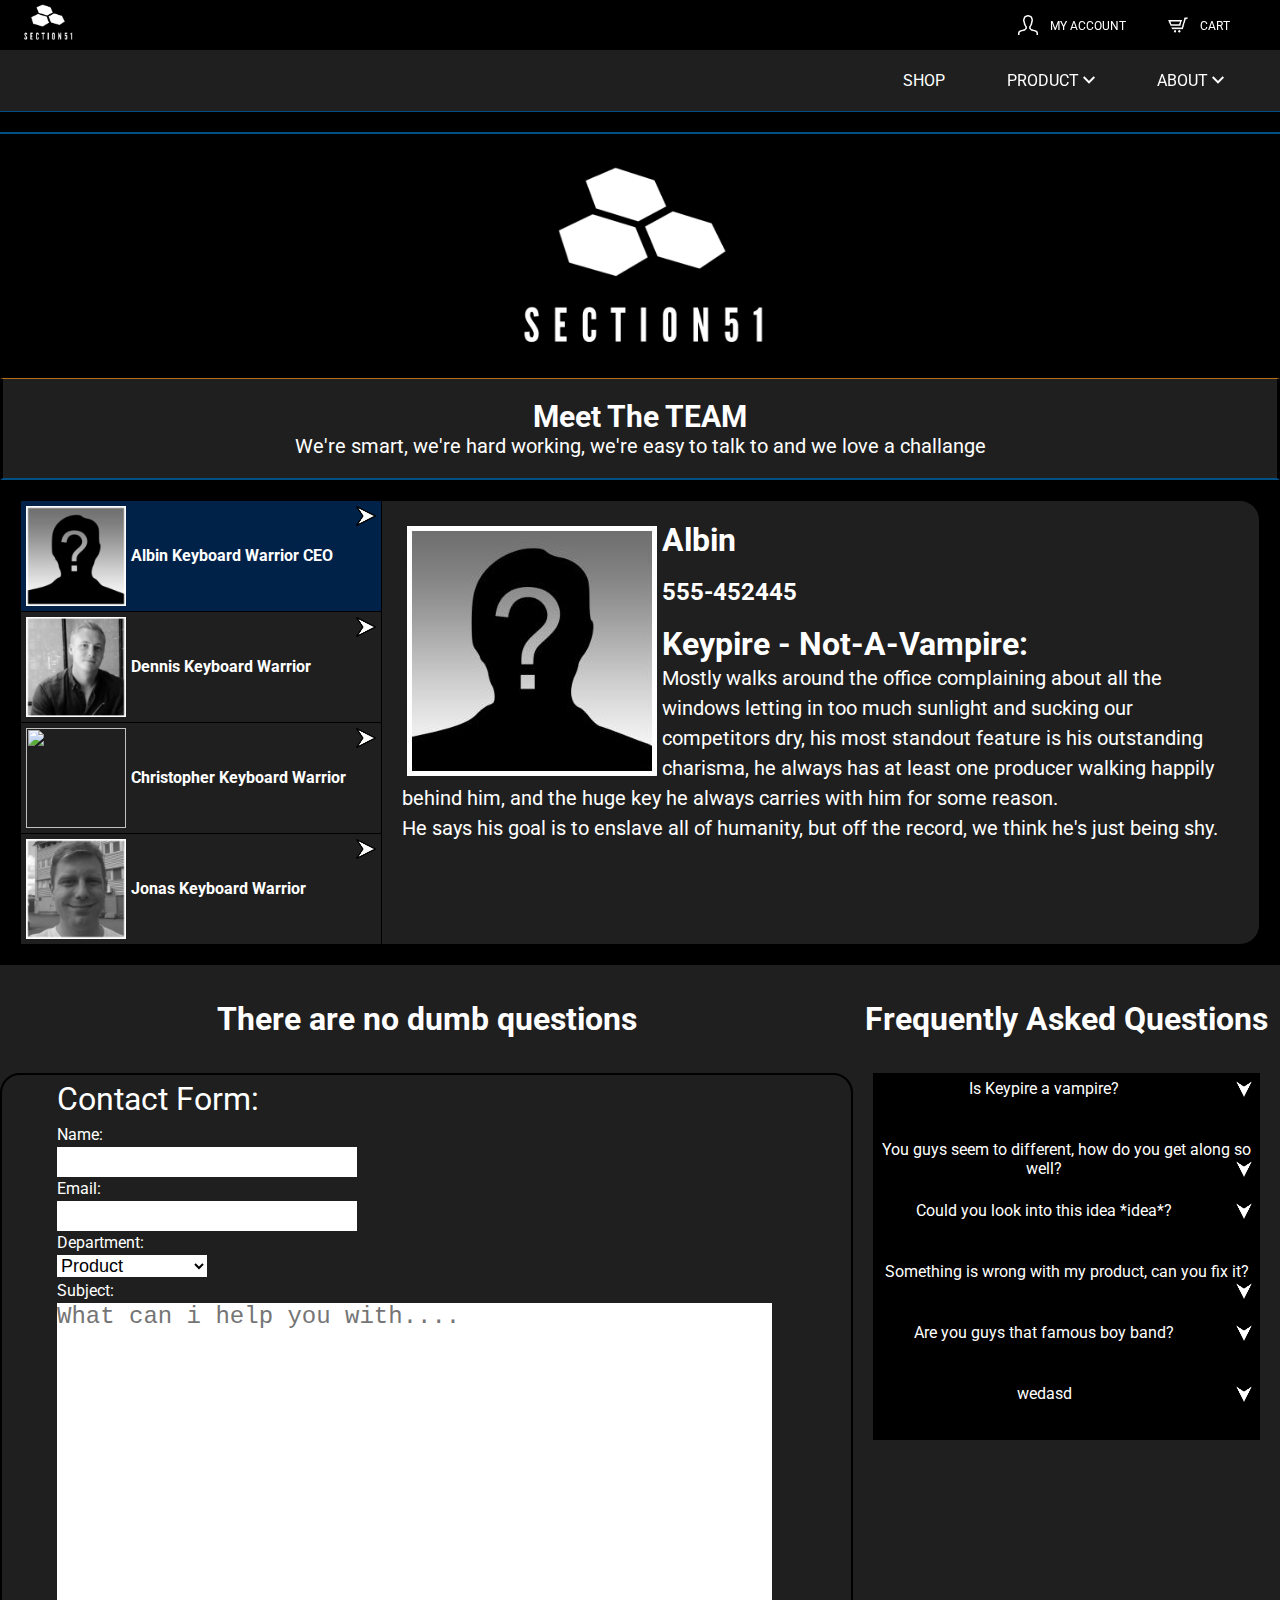
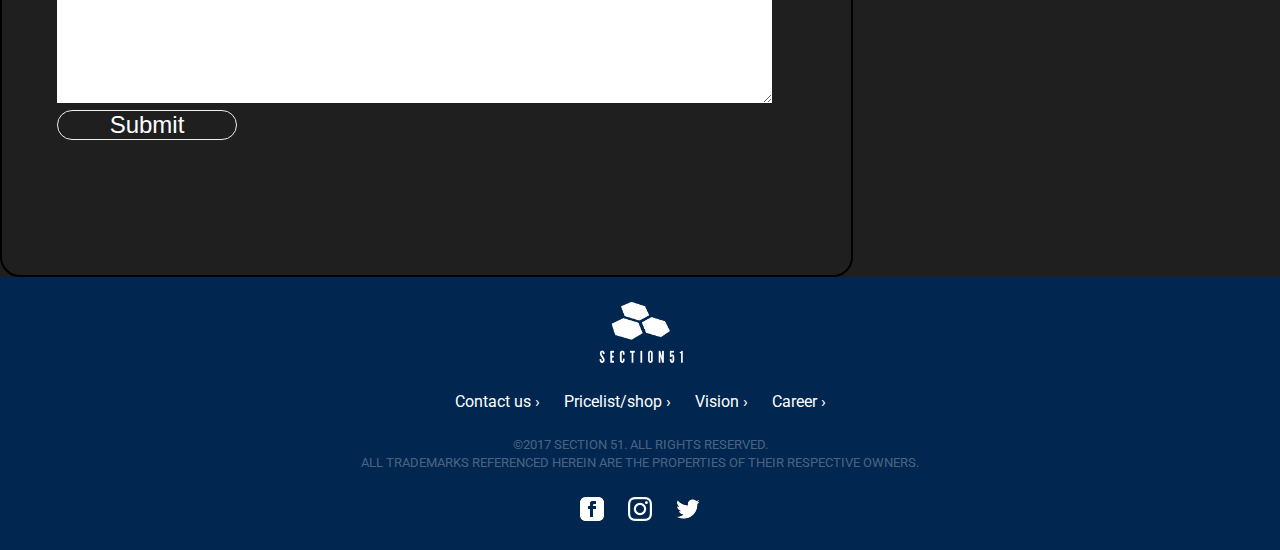
==== commit d2e057de: "Adjusted some changes to the page" ====
--- a/about.html
+++ b/about.html
@@ -16,6 +16,7 @@
 
 </head>
 <body>
+  <!-- Nav and header -->
   <header>
     <div class="head-container">
       <div class="head-wrapper">
@@ -38,7 +39,7 @@
             </a>
           </li>
           <li>
-            <a class="account-link" href="#">
+            <a class="account-link" href="SectionCart.html">
               <!--shopping cart button -->
               <img class="headerIcons" src="img/cartwhite.png">
               <span class="a-text">cart</span>
@@ -53,12 +54,13 @@
   <nav>
     <div>
       <ul class="navigation">
-        <li>shop</li>
+        <li>shop<a href="webshop4.html"></a></li>
         <li>
           <div tabindex="0" class="onclick-menu-product">
             <ul class="onclick-menu-content">
              <a href="iproduct.html"> <li>The<span style="color:#1F1F1F;">_</span>ARK</li></a>
-              <a href="nproduct.html"><li>ASCEND</li></a>
+						 <a href="nproduct.html"><li>Diver</li></a>
+						 <a href="aproduct.html"><li>Ascend</li></a>
             </ul>
           </div>
         </li>
@@ -77,6 +79,7 @@
   <!-- Nav and header END -->
 
 
+
   <!-- Main -->
 
 		<section class="fullrescontainer">
@@ -90,41 +93,41 @@
                 <p class="teambox">We're smart, we're hard working, we're easy to talk to and we love a challange</p>
             </div>
 			<ul class="tabs">
-				<li><input type="radio" name="tabs" id="tab1" checked="checked"><label for="tab1"><img src="img/an.jpg" class="picture"><span class="textposition">Albin <q>Dracalu</q></span><img src="img/arrowright.png" class="arrowimg2"><img src="img/arrowdown-filled.png" class="arrowdownmobile"> </label>
-					<div class="tab-content">
-						<img src="img/an.jpg" class="picture2"><h1>Albin <q>Dracalu</q></h1><br><h2>555-452445</h2><br><h1>Not-A-Vampire:</h1><p class="mediumfont">
-						Mostly walks around the office complaining about all the windows letting in too much sunlight, he's also our community manager and likes sucking our competitors dry in his spare time. His most standout feature is his outstanding charisma, he always has at least one CEO walking happily behind him, and the huge key he always carries with him for some reason.<br>
+				<li><input type="radio" name="tabs" id="tab1" checked="checked"><label for="tab1"><img src="img/an.jpg" class="picture"><span class="textposition">Albin Keyboard Warrior CEO</span><img src="img/arrowright.png" class="arrowimg2"><img src="img/arrowdown-filled.png" class="arrowdownmobile"> </label>
+					<div class="tab-content">
+						<img src="img/an.jpg" class="picture2"><h1>Albin</h1><br><h2>555-452445</h2><br><h1>Keypire - Not-A-Vampire:</h1><p class="mediumfont">
+						Mostly walks around the office complaining about all the windows letting in too much sunlight and sucking our competitors dry, his most standout feature is his outstanding charisma, he always has at least one producer walking happily behind him, and the huge key he always carries with him for some reason.<br>
 						He says his goal is to enslave all of humanity, but off the record, we think he's just being shy.
 						</p>
 
 					</div>
 				</li>
-				<li><input type="radio" name="tabs" id="tab2"><label for="tab2"><img src="img/Dennis.jpg" class="picture"><span class="textposition">Dennis <q>Hsa</q></span><img src="img/arrowright.png" class="arrowimg2"><img src="img/arrowdown-filled.png" class="arrowdownmobile"></label>
-					<div class="tab-content">
-						<img src="img/Dennis.jpg" class="picture2"><h1>Dennis <q>Hsa</q></h1><br><h2>555-452445</h2><br><h1>Ketchup:</h1><p class="mediumfont">
-						A man who always shines like a sun when others are around (Much to the dismay of Dracalu), he's very positive and brings the whole team up whenever things are going slow. A conversational genius and always takes care of our presentations, he's the face of the company with his signature backwards-facing cap. Sometimes he does this weird hand-shuffle dance when he thinks nobody is around and says "hey" a lot, he thinks nobody knows.<br>
-						His goal is to be the very best, like noone ever was.
-						</p>
-					</div>
-				</li>
-				<li><input type="radio" name="tabs" id="tab3"><label for="tab3"><img src="img/chris.jpg" class="picture"><span class="textposition">Christopher <q>Hansel</q></span><img src="img/arrowright.png" class="arrowimg2"><img src="img/arrowdown-filled.png" class="arrowdownmobile"></label>
-					<div class="tab-content">
-						<img src="img/chris.jpg" class="picture2"><h1>Christopher <q>Hansel</q></h1><br><h2>555-452445</h2><br><h1>Full-time Calibrator</h1><p class="mediumfont">
+				<li><input type="radio" name="tabs" id="tab2"><label for="tab2"><img src="img/Dennis.jpg" class="picture"><span class="textposition">Dennis Keyboard Warrior</span><img src="img/arrowright.png" class="arrowimg2"><img src="img/arrowdown-filled.png" class="arrowdownmobile"></label>
+					<div class="tab-content">
+						<img src="img/Dennis.jpg" class="picture2"><h1>Dennis</h1><br><h2>555-452445</h2><br><h1>Hsa - Ketchup:</h1><p class="mediumfont">
+						A man who always shines like a sun with others around (Much to the display of Keypire), he's very positive and brings the whole team up whenever things are going slow. A conversational genius and always takes care of our presentations, he's the face of the company, and he never goes without his signature backwards-facing cap. Sometimes he does this weird hand-shuffle dance when he thinks nobody is around and says "hey" a lot, he thinks nobody knows. <br>
+						His goal is the to be the very best, like noone ever was.
+						</p>
+					</div>
+				</li>
+				<li><input type="radio" name="tabs" id="tab3"><label for="tab3"><img src="img/chris.jpg" class="picture"><span class="textposition">Christopher Keyboard Warrior</span><img src="img/arrowright.png" class="arrowimg2"><img src="img/arrowdown-filled.png" class="arrowdownmobile"></label>
+					<div class="tab-content">
+						<img src="img/chris.jpg" class="picture2"><h1>Christopher</h1><br><h2>555-452445</h2><br><h1>Ku Kulän - Something:</h1><p class="mediumfont">
+						Our chief writer who writes all the articles posted on our site as well as our patch notes, he's a casual individual who takes everything in a stride. He swears that he always comes on time, no matter what, but somehow he arrives just a few minutes late every time, even if we walk with him to work an hour early, we have no idea how he does it. He also has never even once won a coin flip, so he's become really good at cleaning and fetching juice. We often question his liking to blue tights and red pens, but it's become a bit of an inside joke at this point.<br>
+						His goal is to just have a good time and visit ireland at some point with his teacher.
+						</p>
+
+					</div>
+				</li>
+				<li><input type="radio" name="tabs" id="tab4"><label for="tab4"><img src="img/jonas.jpg" class="picture"><span class="textposition">Jonas Keyboard Warrior</span><img src="img/arrowright.png" class="arrowimg2"><img src="img/arrowdown-filled.png" class="arrowdownmobile"></label>
+					<div class="tab-content">
+						<img src="img/jonas.jpg" class="picture2"><h1>Jonas</h1><br><h2>555-452445</h2><br><h1>Something - Something:</h1><p class="mediumfont">
 						He's our tech-specialist and handles the research going into the actual hardware of our products. He practically eats keyboards for breakfast! No, really, he eats keyboard-key cereal with milk every morning, "It's a good source of iron and contains natural salt" he says. He's a friendly soul who helps out whenever we need some extra information about the keyboards and is the first to come up with new designs.<br>
 						His dream is to build a house made completely out of keyboards and to go on a trip to germany with his family.
 						</p>
 
 					</div>
 				</li>
-				<li><input type="radio" name="tabs" id="tab4"><label for="tab4"><img src="img/jonas.jpg" class="picture"><span class="textposition">Jonas <q>Ku Kulän</q></span><img src="img/arrowright.png" class="arrowimg2"><img src="img/arrowdown-filled.png" class="arrowdownmobile"></label>
-					<div class="tab-content">
-						<img src="img/jonas.jpg" class="picture2"><h1>Jonas <q>Ku Kulän</q></h1><br><h2>555-452445</h2><br><h1>Blue Tights Red Writer</h1><p class="mediumfont">
-						Our chief writer who writes all the articles posted on our site as well as our patch notes, he's a casual individual who takes everything in a stride. He swears that he always comes on time, no matter what, but somehow he arrives just a few minutes late every day, even if we walk with him to work, we have no idea how he does it. He also has never even once won a coin flip, so he's become really good at cleaning and fetching juice. We often question his liking to blue tights and red pens, but it's become a bit of an inside joke at this point.<br>
-						His goal is to just have a good time and visit ireland at some point with his teacher.
-						</p>
-
-					</div>
-				</li>
 
 
 			</ul>
@@ -133,7 +136,7 @@
 
 		<section class="fullrescontainer2">
 			<div class="contactwrap">
-				<h1>There are no dumb questions...</h1>
+				<h1>There are no dumb questions</h1>
 				<form>
 					<fieldset>
 						<a name="direct-contact"><legend>Contact Form:</legend></a>
@@ -187,6 +190,14 @@
 						</p>
 					</div>
 				</li>
+				<li><input type="checkbox" name="faqs" id="faq6"><label for="faq6">wedasd<img src="img/faqarrowdown.png" class="arrowimg"></label>
+					<div class="faq-content">
+						A man who always shines like a sun with others around (Much to the display of Keypire), he's very positive and brings the whole team up whenever things are going slow. A conversational genius and always takes care of our presentations, he's the face of the company, and he never goes without his signature backwards-facing cap. Sometimes he does this weird hand-shuffle dance when he thinks nobody is around and says "hey" a lot, he thinks nobody knows. <br>
+						His goal is the to be the very best, like noone ever was.
+						</p>
+					</div>
+				</li>
+
 			</ul>
 			</div>
 			</section>
@@ -219,9 +230,9 @@
 
     <div class="containerfoot">
       <ul class="footerlinks">
-        <li><a href="https://www.facebook.com/razer/" target="_blank"><img src="img\facebook.png" ></a></li>
-        <li><a href="https://www.instagram.com/steelseries/" target="_blank"><img src="img\insta.png"></a></li>
-        <li><a href="https://twitter.com/Logitech" target="_blank"><img src="img\twitter.png"></a></li>
+        <li><a href="#"><img src="img\facebook.png" ></a></li>
+        <li><a href="#"><img src="img\insta.png"></a></li>
+        <li><a href="#"><img src="img\twitter.png"></a></li>
       </ul>
     </div>
   </footer>
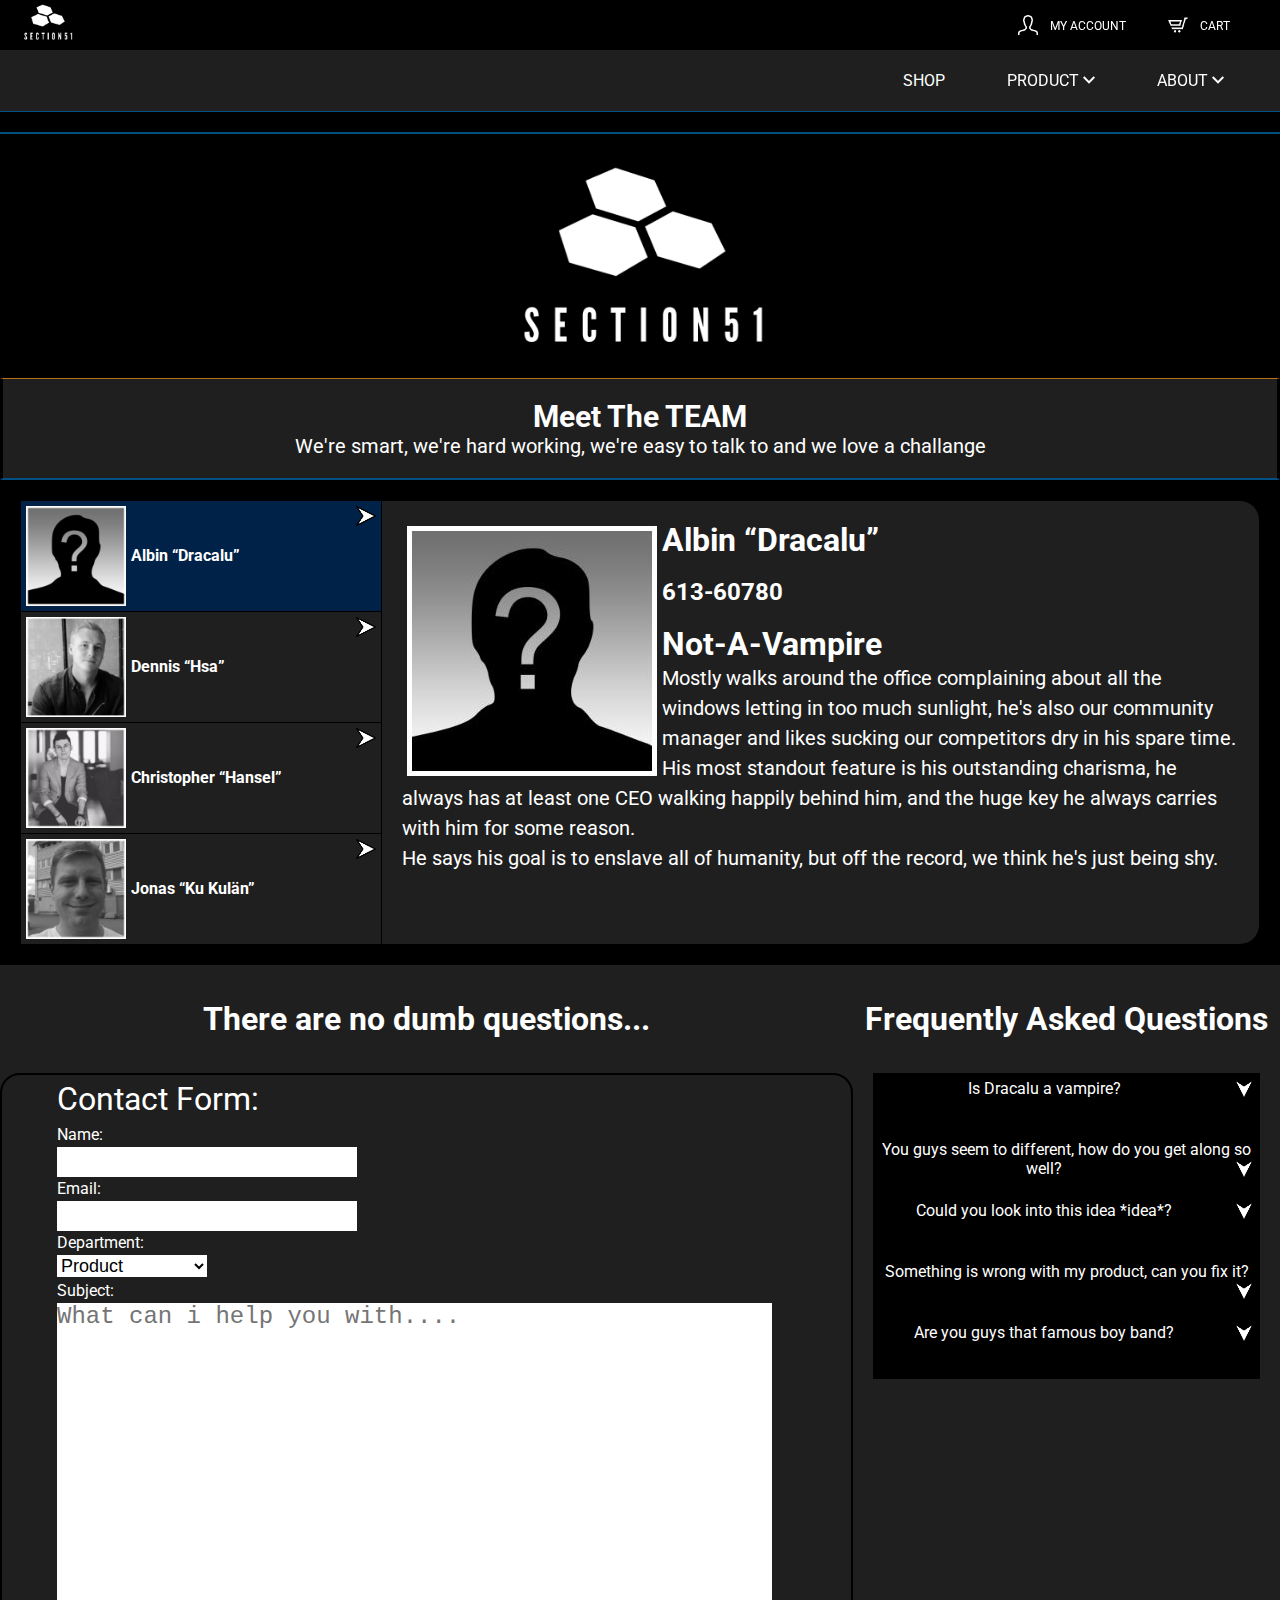
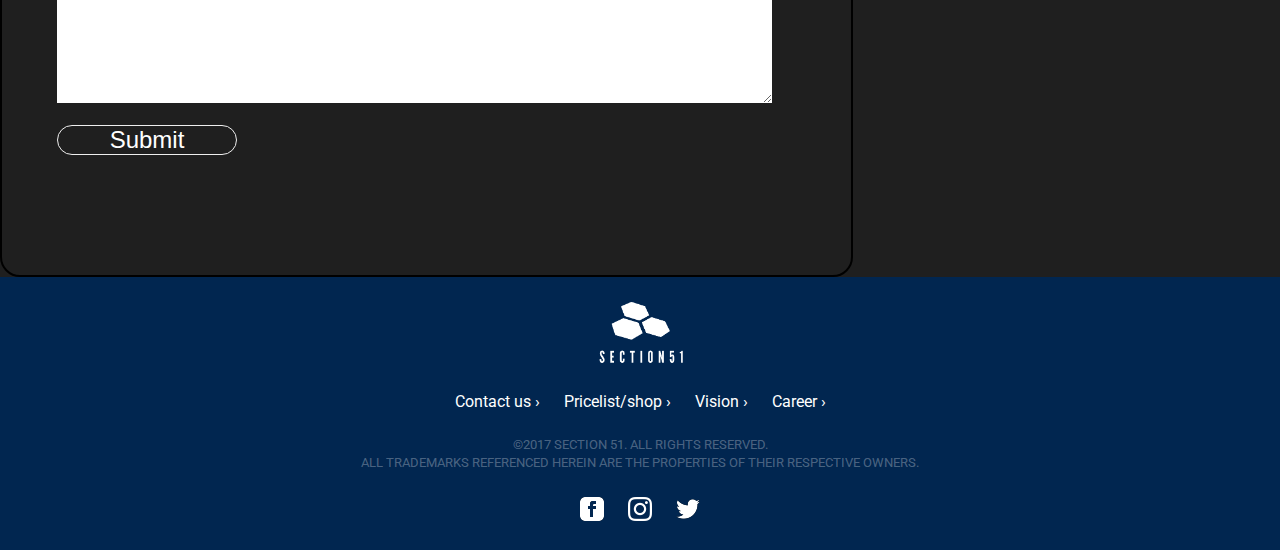
==== commit 7724abda: "pulled changes" ====
--- a/about.html
+++ b/about.html
@@ -16,14 +16,13 @@
 
 </head>
 <body>
-  <!-- Nav and header -->
   <header>
     <div class="head-container">
       <div class="head-wrapper">
 
         <ul class="left-header">
           <li>
-            <a class="home-link" href="#">
+            <a class="home-link" href="index.html">
               <!--home button -->
               <img  src="img/logowhite.png">
             </a>
@@ -59,8 +58,8 @@
           <div tabindex="0" class="onclick-menu-product">
             <ul class="onclick-menu-content">
              <a href="iproduct.html"> <li>The<span style="color:#1F1F1F;">_</span>ARK</li></a>
-						 <a href="nproduct.html"><li>Diver</li></a>
-						 <a href="aproduct.html"><li>Ascend</li></a>
+             <a href="nproduct.html"><li>Diver</li></a>
+             <a href="aproduct.html"><li>Ascend</li></a>
             </ul>
           </div>
         </li>
@@ -79,7 +78,6 @@
   <!-- Nav and header END -->
 
 
-
   <!-- Main -->
 
 		<section class="fullrescontainer">
@@ -93,41 +91,41 @@
                 <p class="teambox">We're smart, we're hard working, we're easy to talk to and we love a challange</p>
             </div>
 			<ul class="tabs">
-				<li><input type="radio" name="tabs" id="tab1" checked="checked"><label for="tab1"><img src="img/an.jpg" class="picture"><span class="textposition">Albin Keyboard Warrior CEO</span><img src="img/arrowright.png" class="arrowimg2"><img src="img/arrowdown-filled.png" class="arrowdownmobile"> </label>
-					<div class="tab-content">
-						<img src="img/an.jpg" class="picture2"><h1>Albin</h1><br><h2>555-452445</h2><br><h1>Keypire - Not-A-Vampire:</h1><p class="mediumfont">
-						Mostly walks around the office complaining about all the windows letting in too much sunlight and sucking our competitors dry, his most standout feature is his outstanding charisma, he always has at least one producer walking happily behind him, and the huge key he always carries with him for some reason.<br>
+				<li><input type="radio" name="tabs" id="tab1" checked="checked"><label for="tab1"><img src="img/an.jpg" class="picture"><span class="textposition">Albin <q>Dracalu</q></span><img src="img/arrowright.png" class="arrowimg2"><img src="img/arrowdown-filled.png" class="arrowdownmobile"> </label>
+					<div class="tab-content">
+						<img src="img/an.jpg" class="picture2"><h1>Albin <q>Dracalu</q></h1><br><h2>613-60780 </h2><br><h1>Not-A-Vampire</h1><p class="mediumfont">
+						Mostly walks around the office complaining about all the windows letting in too much sunlight, he's also our community manager and likes sucking our competitors dry in his spare time. His most standout feature is his outstanding charisma, he always has at least one CEO walking happily behind him, and the huge key he always carries with him for some reason.<br>
 						He says his goal is to enslave all of humanity, but off the record, we think he's just being shy.
 						</p>
 
 					</div>
 				</li>
-				<li><input type="radio" name="tabs" id="tab2"><label for="tab2"><img src="img/Dennis.jpg" class="picture"><span class="textposition">Dennis Keyboard Warrior</span><img src="img/arrowright.png" class="arrowimg2"><img src="img/arrowdown-filled.png" class="arrowdownmobile"></label>
-					<div class="tab-content">
-						<img src="img/Dennis.jpg" class="picture2"><h1>Dennis</h1><br><h2>555-452445</h2><br><h1>Hsa - Ketchup:</h1><p class="mediumfont">
-						A man who always shines like a sun with others around (Much to the display of Keypire), he's very positive and brings the whole team up whenever things are going slow. A conversational genius and always takes care of our presentations, he's the face of the company, and he never goes without his signature backwards-facing cap. Sometimes he does this weird hand-shuffle dance when he thinks nobody is around and says "hey" a lot, he thinks nobody knows. <br>
-						His goal is the to be the very best, like noone ever was.
-						</p>
-					</div>
-				</li>
-				<li><input type="radio" name="tabs" id="tab3"><label for="tab3"><img src="img/chris.jpg" class="picture"><span class="textposition">Christopher Keyboard Warrior</span><img src="img/arrowright.png" class="arrowimg2"><img src="img/arrowdown-filled.png" class="arrowdownmobile"></label>
-					<div class="tab-content">
-						<img src="img/chris.jpg" class="picture2"><h1>Christopher</h1><br><h2>555-452445</h2><br><h1>Ku Kulän - Something:</h1><p class="mediumfont">
-						Our chief writer who writes all the articles posted on our site as well as our patch notes, he's a casual individual who takes everything in a stride. He swears that he always comes on time, no matter what, but somehow he arrives just a few minutes late every time, even if we walk with him to work an hour early, we have no idea how he does it. He also has never even once won a coin flip, so he's become really good at cleaning and fetching juice. We often question his liking to blue tights and red pens, but it's become a bit of an inside joke at this point.<br>
-						His goal is to just have a good time and visit ireland at some point with his teacher.
-						</p>
-
-					</div>
-				</li>
-				<li><input type="radio" name="tabs" id="tab4"><label for="tab4"><img src="img/jonas.jpg" class="picture"><span class="textposition">Jonas Keyboard Warrior</span><img src="img/arrowright.png" class="arrowimg2"><img src="img/arrowdown-filled.png" class="arrowdownmobile"></label>
-					<div class="tab-content">
-						<img src="img/jonas.jpg" class="picture2"><h1>Jonas</h1><br><h2>555-452445</h2><br><h1>Something - Something:</h1><p class="mediumfont">
+				<li><input type="radio" name="tabs" id="tab2"><label for="tab2"><img src="img/Dennis.jpg" class="picture"><span class="textposition">Dennis <q>Hsa</q></span><img src="img/arrowright.png" class="arrowimg2"><img src="img/arrowdown-filled.png" class="arrowdownmobile"></label>
+					<div class="tab-content">
+						<img src="img/Dennis.jpg" class="picture2"><h1>Dennis <q>Hsa</q></h1><br><h2>802-9073</h2><br><h1>Ketchup</h1><p class="mediumfont">
+						A man who always shines like a sun when others are around (Much to the dismay of Dracalu), he's very positive and brings the whole team up whenever things are going slow. A conversational genius and always takes care of our presentations, he's the face of the company with his signature backwards-facing cap. Sometimes he does this weird hand-shuffle dance when he thinks nobody is around and says "hey" a lot, he thinks nobody knows.<br>
+						His goal is to be the very best, like noone ever was.
+						</p>
+					</div>
+				</li>
+				<li><input type="radio" name="tabs" id="tab3"><label for="tab3"><img src="img/Chris.jpg" class="picture"><span class="textposition">Christopher <q>Hansel</q></span><img src="img/arrowright.png" class="arrowimg2"><img src="img/arrowdown-filled.png" class="arrowdownmobile"></label>
+					<div class="tab-content">
+						<img src="img/Chris.jpg" class="picture2"><h1>Christopher <q>Hansel</q></h1><br><h2>321-456789</h2><br><h1>Full-time Calibrator</h1><p class="mediumfont">
 						He's our tech-specialist and handles the research going into the actual hardware of our products. He practically eats keyboards for breakfast! No, really, he eats keyboard-key cereal with milk every morning, "It's a good source of iron and contains natural salt" he says. He's a friendly soul who helps out whenever we need some extra information about the keyboards and is the first to come up with new designs.<br>
 						His dream is to build a house made completely out of keyboards and to go on a trip to germany with his family.
 						</p>
 
 					</div>
 				</li>
+				<li><input type="radio" name="tabs" id="tab4"><label for="tab4"><img src="img/jonas.jpg" class="picture"><span class="textposition">Jonas <q>Ku Kulän</q></span><img src="img/arrowright.png" class="arrowimg2"><img src="img/arrowdown-filled.png" class="arrowdownmobile"></label>
+					<div class="tab-content">
+						<img src="img/jonas.jpg" class="picture2"><h1>Jonas <q>Ku Kulän</q></h1><br><h2>LOB-001LANC</h2><br><h1>Blue Tights Red Writer</h1><p class="mediumfont">
+						Our chief writer who writes all the articles posted on our site as well as our patch notes, he's a casual individual who takes everything in a stride. He swears that he always comes on time, no matter what, but somehow he arrives just a few minutes late every day, even if we walk with him to work, we have no idea how he does it. He also has never even once won a coin flip, so he's become really good at cleaning and fetching juice. We often question his liking to blue tights and red pens, but it's become a bit of an inside joke at this point.<br>
+						His goal is to just have a good time and visit ireland at some point with his teacher.
+						</p>
+
+					</div>
+				</li>
 
 
 			</ul>
@@ -136,7 +134,7 @@
 
 		<section class="fullrescontainer2">
 			<div class="contactwrap">
-				<h1>There are no dumb questions</h1>
+				<h1>There are no dumb questions...</h1>
 				<form>
 					<fieldset>
 						<a name="direct-contact"><legend>Contact Form:</legend></a>
@@ -158,7 +156,7 @@
 			<div class="faqwrap">
 				<h1>Frequently Asked Questions</h1>
 				<ul class="faqs">
-					<li><input type="checkbox" name="faqs" id="faq1"><label for="faq1">Is Keypire a vampire?<img src="img/faqarrowdown.png" class="arrowimg"> </label>
+					<li><input type="checkbox" name="faqs" id="faq1"><label for="faq1">Is Dracalu a vampire?<img src="img/faqarrowdown.png" class="arrowimg"> </label>
 						<div class="faq-content">
 						I don't know why we get this question that much, what makes people think that? Anyway, he's not.
 						</p>
@@ -190,14 +188,6 @@
 						</p>
 					</div>
 				</li>
-				<li><input type="checkbox" name="faqs" id="faq6"><label for="faq6">wedasd<img src="img/faqarrowdown.png" class="arrowimg"></label>
-					<div class="faq-content">
-						A man who always shines like a sun with others around (Much to the display of Keypire), he's very positive and brings the whole team up whenever things are going slow. A conversational genius and always takes care of our presentations, he's the face of the company, and he never goes without his signature backwards-facing cap. Sometimes he does this weird hand-shuffle dance when he thinks nobody is around and says "hey" a lot, he thinks nobody knows. <br>
-						His goal is the to be the very best, like noone ever was.
-						</p>
-					</div>
-				</li>
-
 			</ul>
 			</div>
 			</section>
@@ -230,9 +220,9 @@
 
     <div class="containerfoot">
       <ul class="footerlinks">
-        <li><a href="#"><img src="img\facebook.png" ></a></li>
-        <li><a href="#"><img src="img\insta.png"></a></li>
-        <li><a href="#"><img src="img\twitter.png"></a></li>
+        <li><a href="https://www.facebook.com/razer/" target="_blank"><img src="img\facebook.png" ></a></li>
+        <li><a href="https://www.instagram.com/steelseries/" target="_blank"><img src="img\insta.png"></a></li>
+        <li><a href="https://twitter.com/Logitech" target="_blank"><img src="img\twitter.png"></a></li>
       </ul>
     </div>
   </footer>
--- a/css/about.css
+++ b/css/about.css
@@ -43,6 +43,7 @@
 	border: 1px solid #eee;
 	border-radius: 20px;
 	text-shadow:none;
+	margin-top: 15px;
 	
 }
 
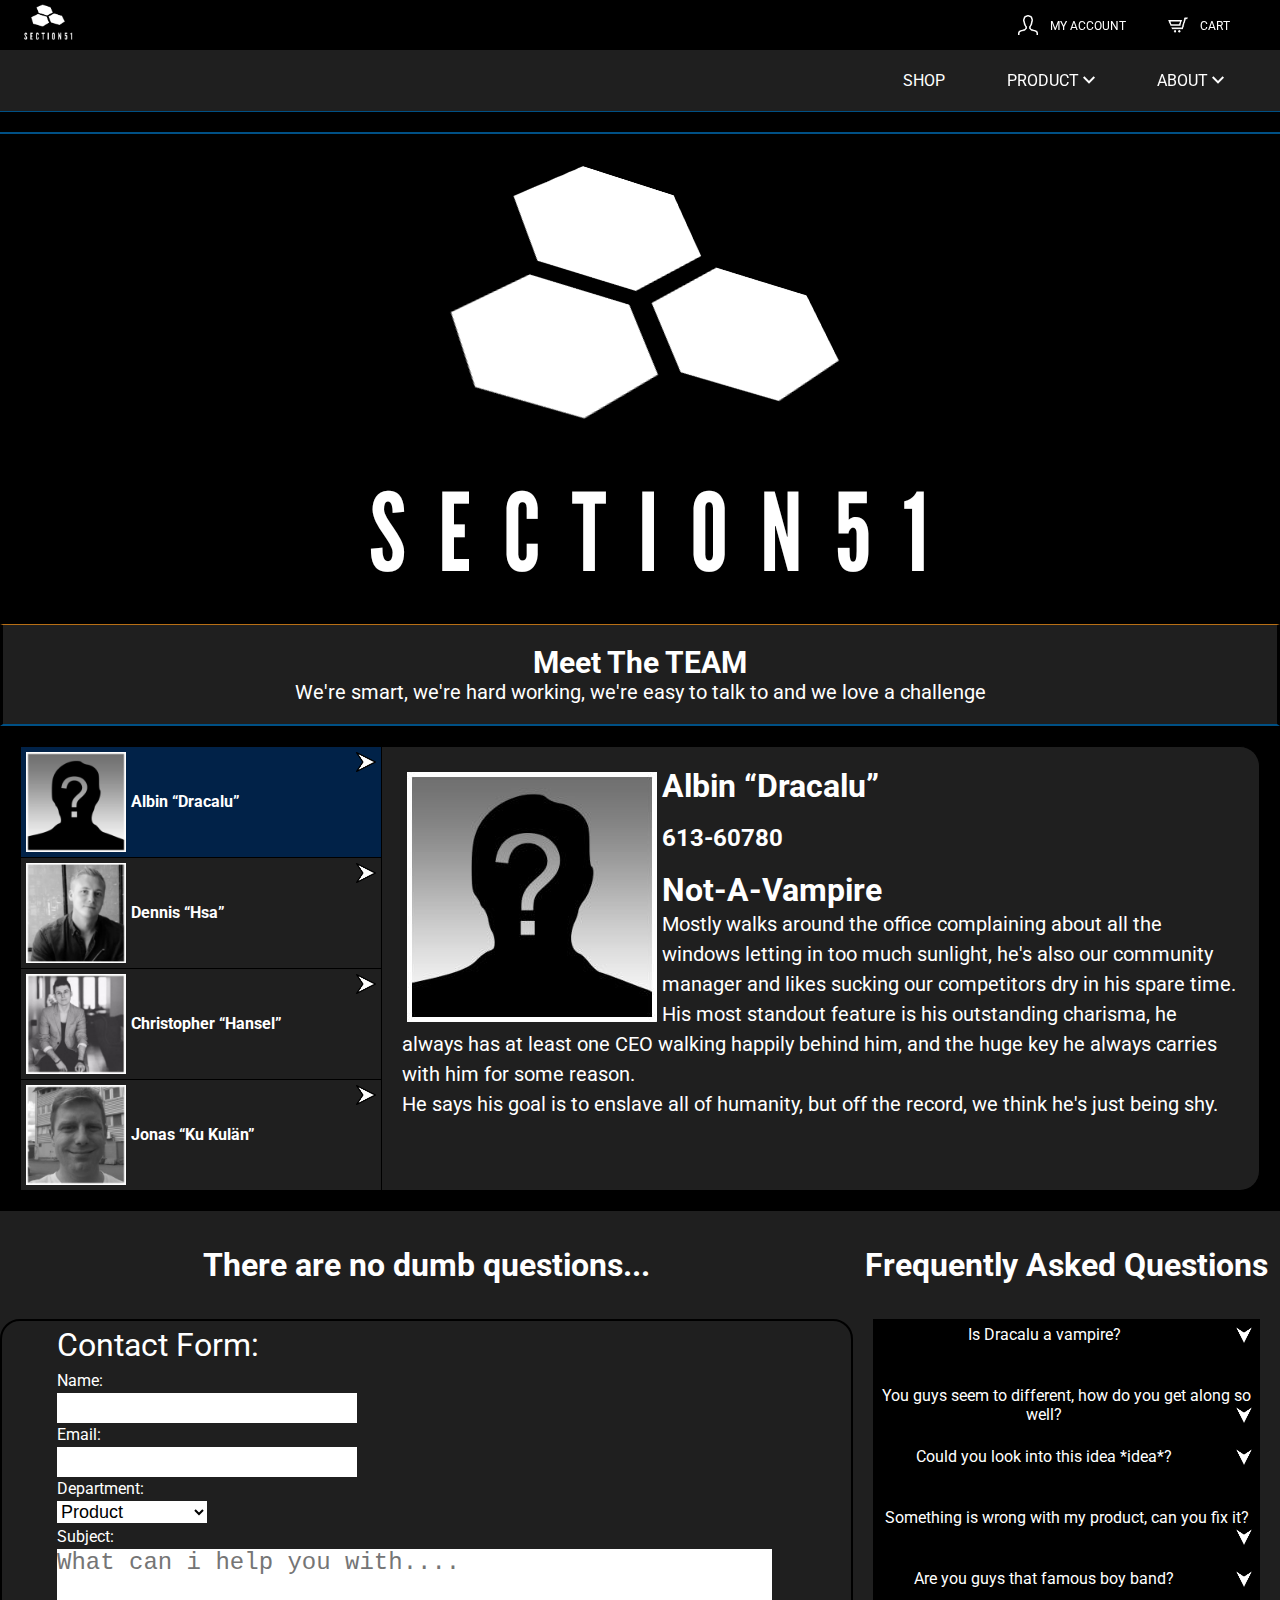
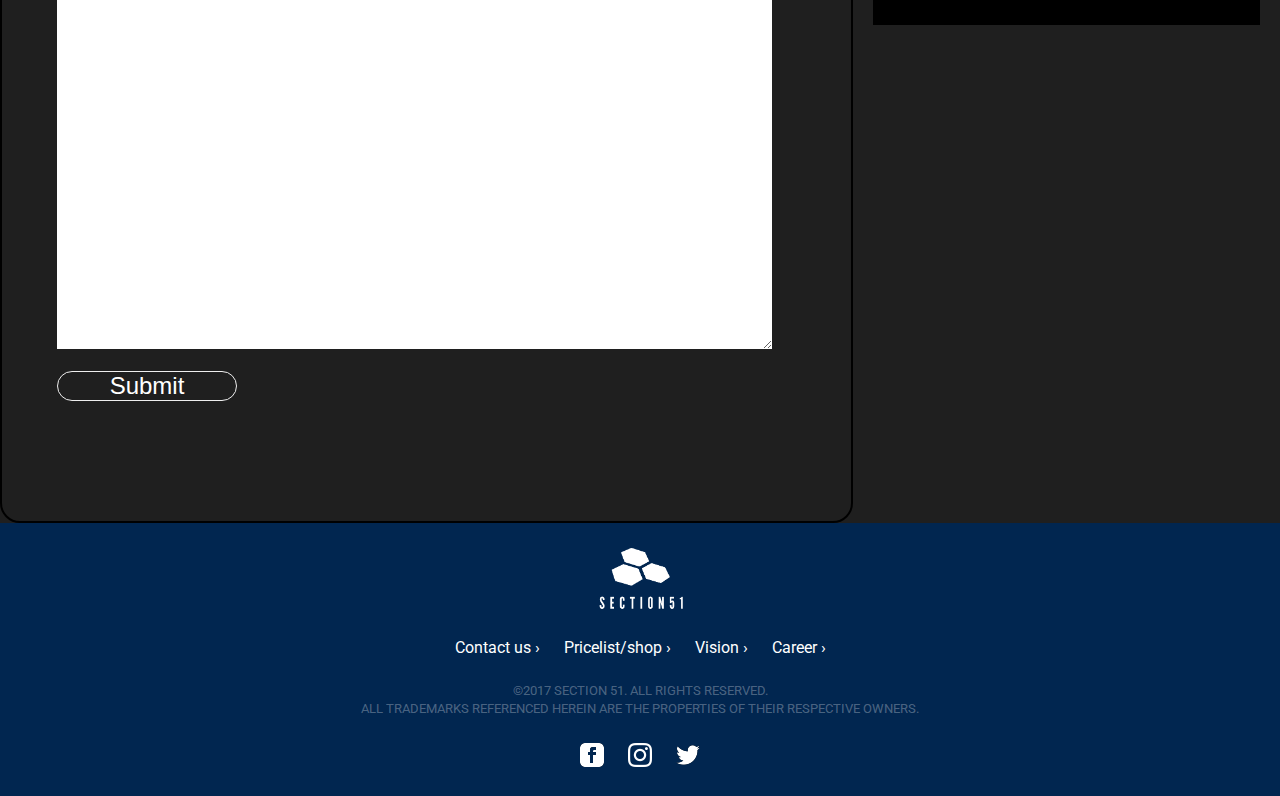
==== commit d34ca292: "Letter edit" ====
--- a/about.html
+++ b/about.html
@@ -88,7 +88,7 @@
         </div>
 			<div class="staff-header">
                 <h2>Meet The TEAM</h2>
-                <p class="teambox">We're smart, we're hard working, we're easy to talk to and we love a challange</p>
+                <p class="teambox">We're smart, we're hard working, we're easy to talk to and we love a challenge</p>
             </div>
 			<ul class="tabs">
 				<li><input type="radio" name="tabs" id="tab1" checked="checked"><label for="tab1"><img src="img/an.jpg" class="picture"><span class="textposition">Albin <q>Dracalu</q></span><img src="img/arrowright.png" class="arrowimg2"><img src="img/arrowdown-filled.png" class="arrowdownmobile"> </label>
--- a/css/cstyle.css
+++ b/css/cstyle.css
@@ -1,5 +1,14 @@
 body {
   background-color: #000000;
+}
+/* delete if non-functional */
+@media all and (max-width: 800px) {
+ .ReviewM {
+flex-direction: column;
+}
+
+.Ritem {
+ width:100%;
 }
 
 .imgleft {
